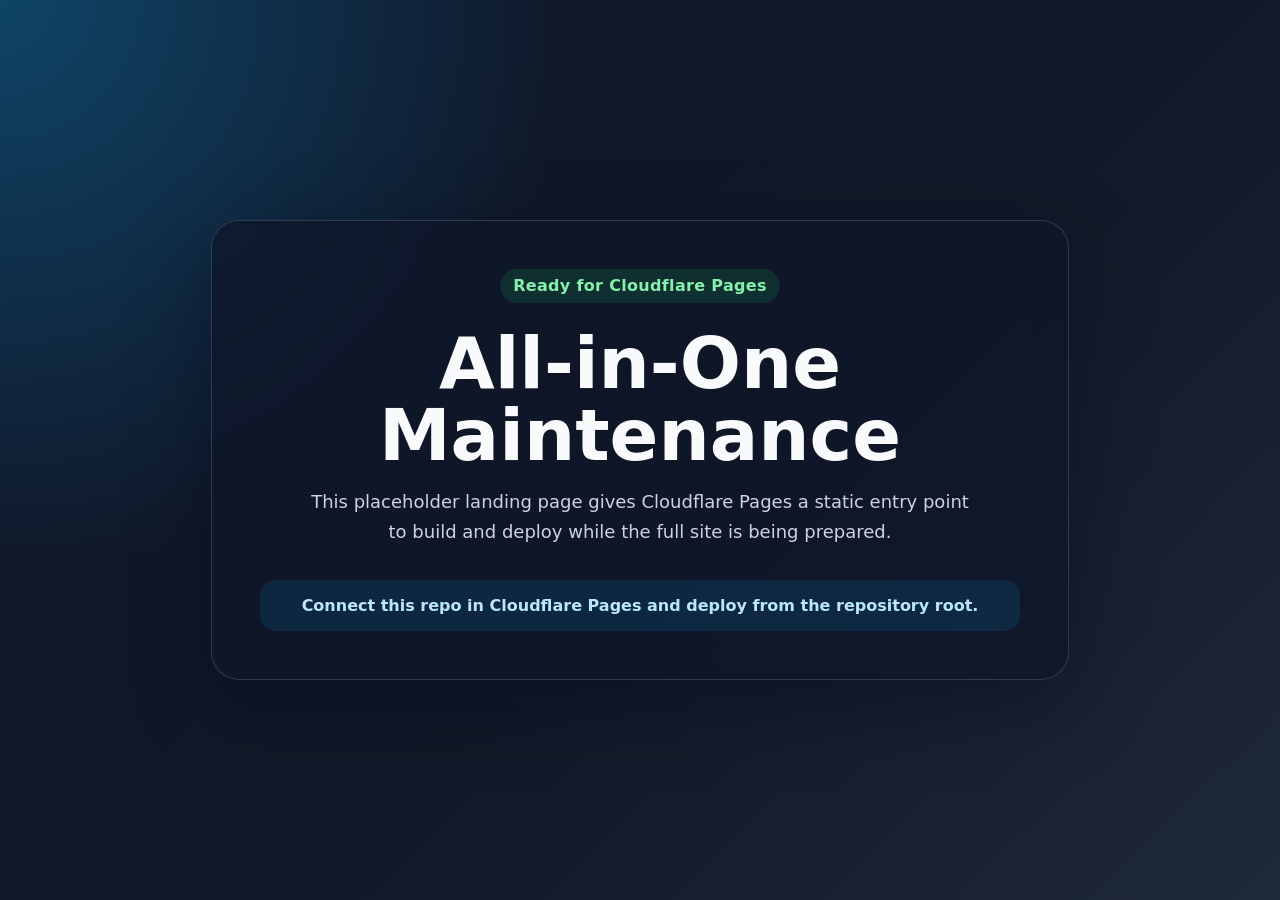
==== index.html @ ed498012 "Add Cloudflare Pages placeholder" ====
<!doctype html>
<html lang="en">
  <head>
    <meta charset="utf-8" />
    <meta name="viewport" content="width=device-width, initial-scale=1" />
    <title>All-in-One Maintenance</title>
    <style>
      :root {
        color-scheme: light dark;
        font-family: Inter, ui-sans-serif, system-ui, -apple-system, BlinkMacSystemFont, "Segoe UI", sans-serif;
        background: #0f172a;
        color: #f8fafc;
      }

      body {
        margin: 0;
        min-height: 100vh;
        display: grid;
        place-items: center;
        background:
          radial-gradient(circle at top left, rgba(14, 165, 233, 0.32), transparent 36rem),
          linear-gradient(135deg, #0f172a 0%, #111827 55%, #1e293b 100%);
      }

      main {
        width: min(92vw, 760px);
        padding: 3rem;
        border: 1px solid rgba(148, 163, 184, 0.25);
        border-radius: 28px;
        background: rgba(15, 23, 42, 0.78);
        box-shadow: 0 24px 80px rgba(2, 6, 23, 0.35);
        backdrop-filter: blur(18px);
        text-align: center;
      }

      .badge {
        display: inline-flex;
        align-items: center;
        gap: 0.5rem;
        margin-bottom: 1.5rem;
        padding: 0.45rem 0.85rem;
        border-radius: 999px;
        background: rgba(34, 197, 94, 0.14);
        color: #86efac;
        font-weight: 700;
        letter-spacing: 0.02em;
      }

      h1 {
        margin: 0 0 1rem;
        font-size: clamp(2.35rem, 6vw, 4.5rem);
        line-height: 1;
      }

      p {
        margin: 0 auto;
        max-width: 42rem;
        color: #cbd5e1;
        font-size: 1.125rem;
        line-height: 1.7;
      }

      .next-step {
        margin-top: 2rem;
        padding: 1rem 1.25rem;
        border-radius: 16px;
        background: rgba(14, 165, 233, 0.12);
        color: #bae6fd;
        font-weight: 600;
      }
    </style>
  </head>
  <body>
    <main>
      <span class="badge">Ready for Cloudflare Pages</span>
      <h1>All-in-One Maintenance</h1>
      <p>
        This placeholder landing page gives Cloudflare Pages a static entry point to build and deploy while the full site is being prepared.
      </p>
      <div class="next-step">Connect this repo in Cloudflare Pages and deploy from the repository root.</div>
    </main>
  </body>
</html>
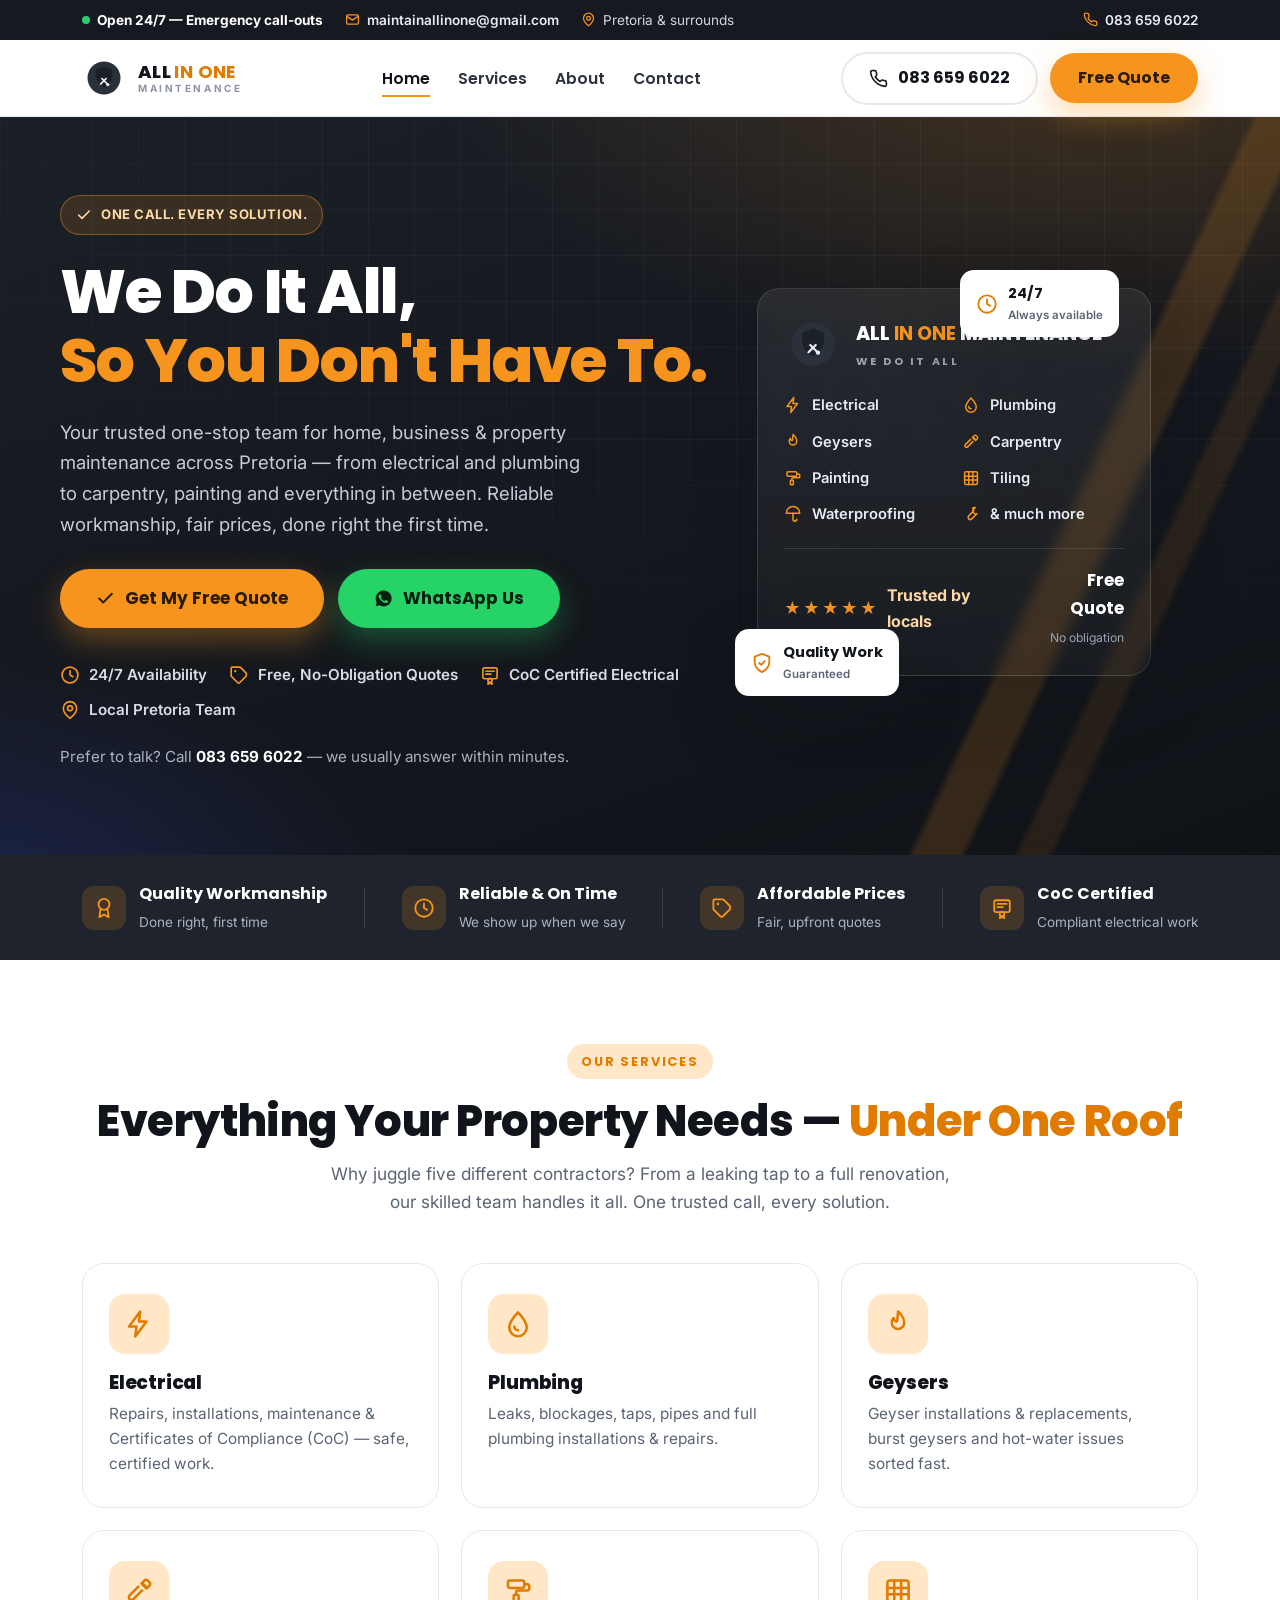
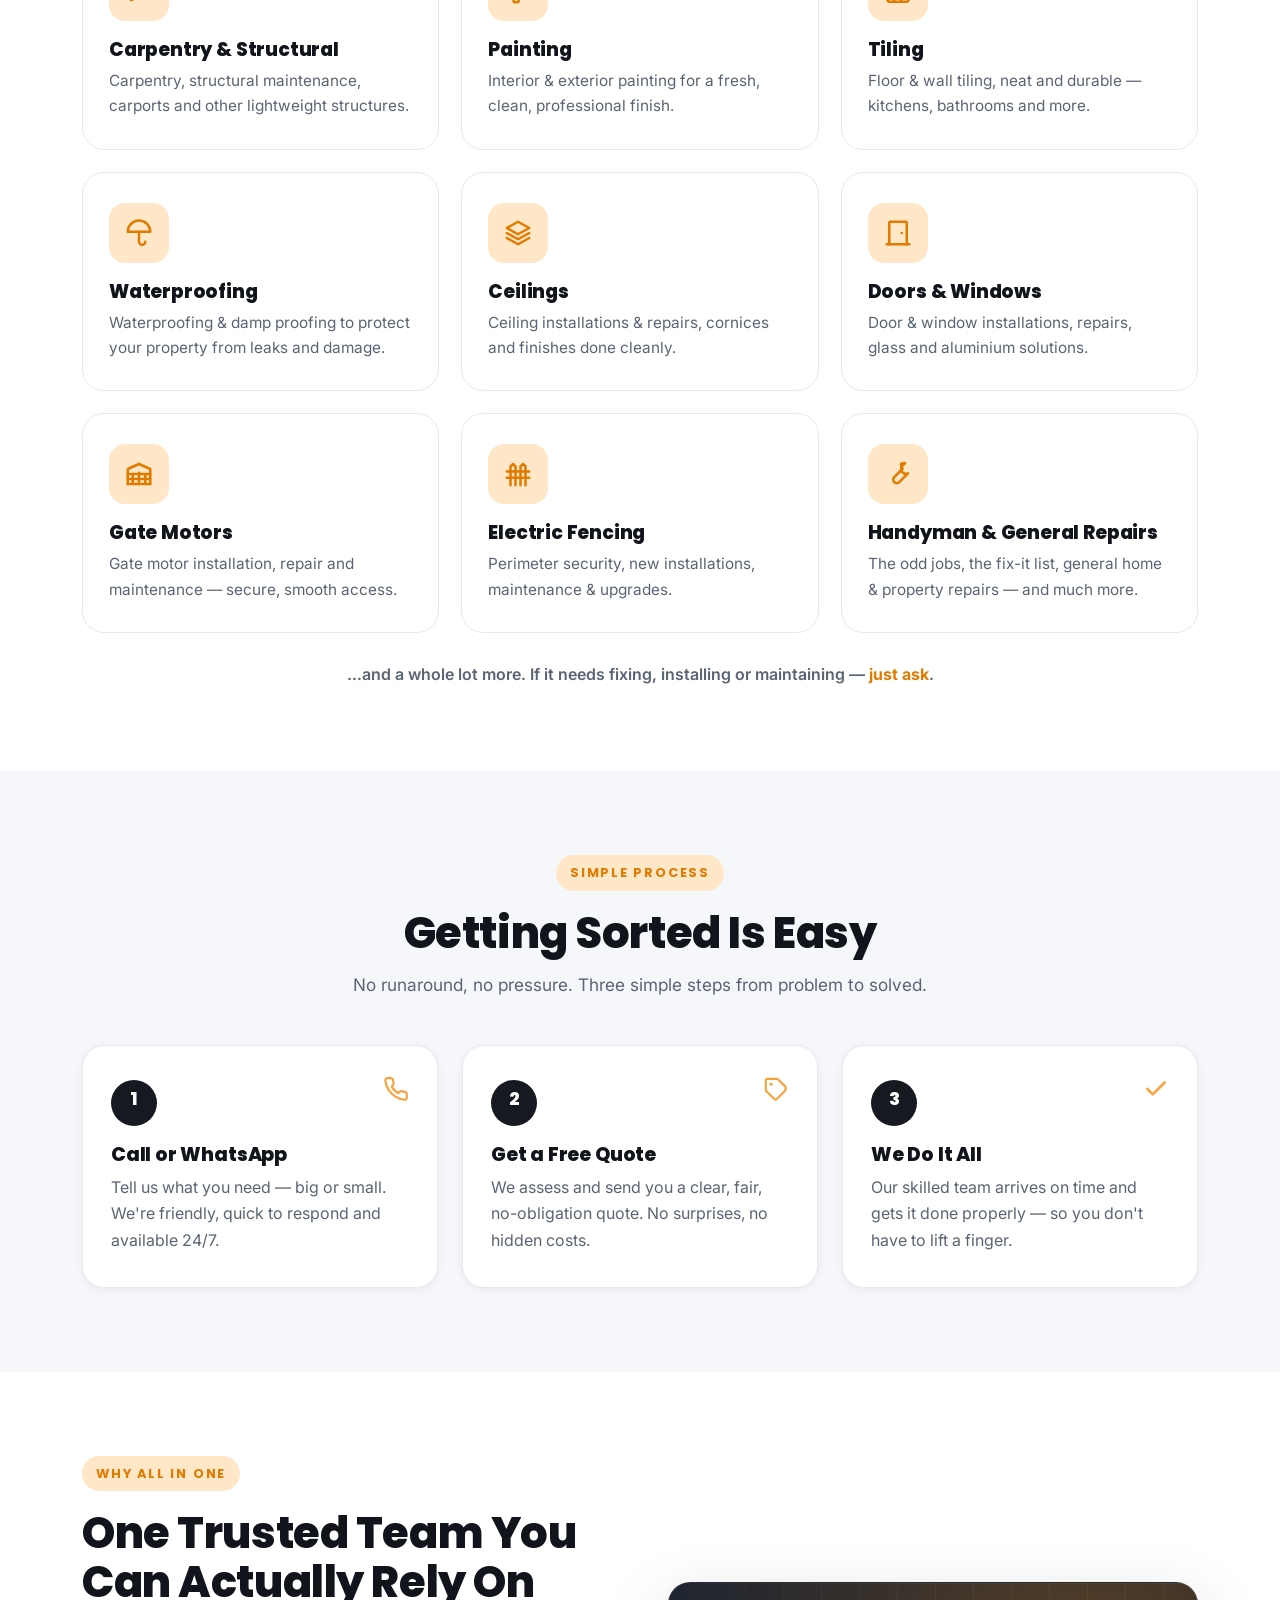
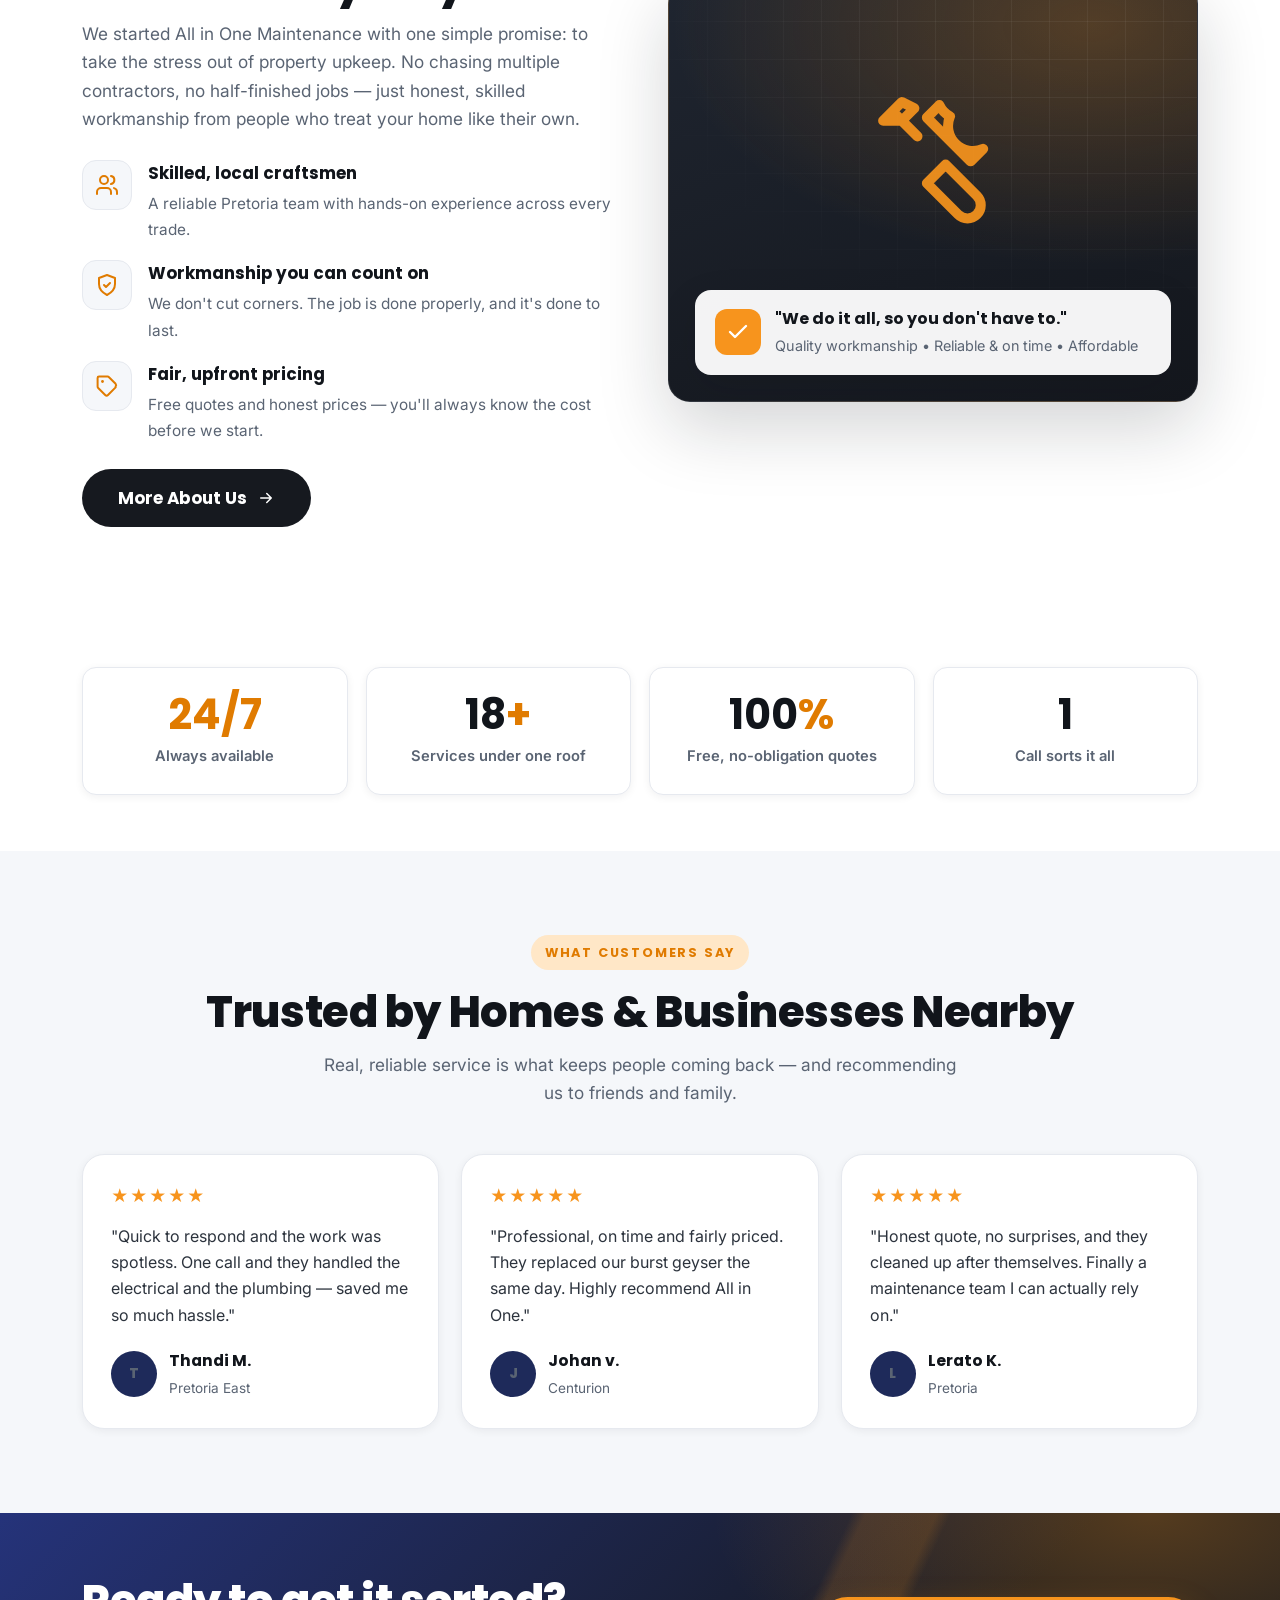
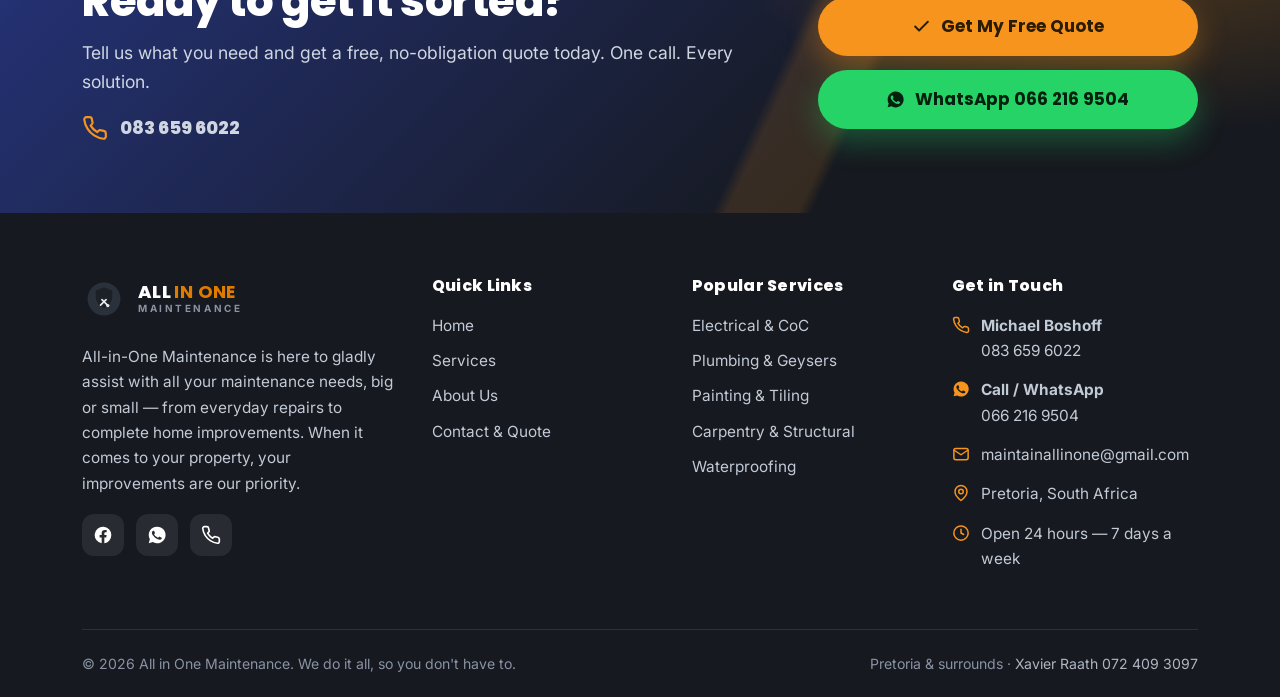
==== commit 9bd5973c: "Build conversion-focused marketing site for All in One Maintenance Add a fast, mobile-first 3-page s" ====
--- a/index.html
+++ b/index.html
@@ -1,83 +1,358 @@
-<!doctype html>
+<!DOCTYPE html>
 <html lang="en">
-  <head>
-    <meta charset="utf-8" />
-    <meta name="viewport" content="width=device-width, initial-scale=1" />
-    <title>All-in-One Maintenance</title>
-    <style>
-      :root {
-        color-scheme: light dark;
-        font-family: Inter, ui-sans-serif, system-ui, -apple-system, BlinkMacSystemFont, "Segoe UI", sans-serif;
-        background: #0f172a;
-        color: #f8fafc;
-      }
-
-      body {
-        margin: 0;
-        min-height: 100vh;
-        display: grid;
-        place-items: center;
-        background:
-          radial-gradient(circle at top left, rgba(14, 165, 233, 0.32), transparent 36rem),
-          linear-gradient(135deg, #0f172a 0%, #111827 55%, #1e293b 100%);
-      }
-
-      main {
-        width: min(92vw, 760px);
-        padding: 3rem;
-        border: 1px solid rgba(148, 163, 184, 0.25);
-        border-radius: 28px;
-        background: rgba(15, 23, 42, 0.78);
-        box-shadow: 0 24px 80px rgba(2, 6, 23, 0.35);
-        backdrop-filter: blur(18px);
-        text-align: center;
-      }
-
-      .badge {
-        display: inline-flex;
-        align-items: center;
-        gap: 0.5rem;
-        margin-bottom: 1.5rem;
-        padding: 0.45rem 0.85rem;
-        border-radius: 999px;
-        background: rgba(34, 197, 94, 0.14);
-        color: #86efac;
-        font-weight: 700;
-        letter-spacing: 0.02em;
-      }
-
-      h1 {
-        margin: 0 0 1rem;
-        font-size: clamp(2.35rem, 6vw, 4.5rem);
-        line-height: 1;
-      }
-
-      p {
-        margin: 0 auto;
-        max-width: 42rem;
-        color: #cbd5e1;
-        font-size: 1.125rem;
-        line-height: 1.7;
-      }
-
-      .next-step {
-        margin-top: 2rem;
-        padding: 1rem 1.25rem;
-        border-radius: 16px;
-        background: rgba(14, 165, 233, 0.12);
-        color: #bae6fd;
-        font-weight: 600;
-      }
-    </style>
-  </head>
-  <body>
-    <main>
-      <span class="badge">Ready for Cloudflare Pages</span>
-      <h1>All-in-One Maintenance</h1>
-      <p>
-        This placeholder landing page gives Cloudflare Pages a static entry point to build and deploy while the full site is being prepared.
-      </p>
-      <div class="next-step">Connect this repo in Cloudflare Pages and deploy from the repository root.</div>
-    </main>
-  </body>
+<head>
+<meta charset="UTF-8">
+<meta name="viewport" content="width=device-width, initial-scale=1">
+<title>All in One Maintenance — Pretoria Handyman, Electrical, Plumbing & Repairs</title>
+<meta name="description" content="All in One Maintenance — your one-call solution for home, business & property maintenance in Pretoria. Electrical, plumbing, geysers, carpentry, painting & more. 24/7 service and free, no-obligation quotes. Call 083 659 6022.">
+<meta name="theme-color" content="#16191F">
+<link rel="icon" href="assets/img/favicon.svg" type="image/svg+xml">
+<meta property="og:type" content="website">
+<meta property="og:title" content="All in One Maintenance — We Do It All, So You Don't Have To">
+<meta property="og:description" content="One call. Every solution. Trusted home, business & property maintenance across Pretoria. Free, no-obligation quotes — 24/7.">
+<meta property="og:locale" content="en_ZA">
+<link rel="preconnect" href="https://fonts.googleapis.com">
+<link rel="preconnect" href="https://fonts.gstatic.com" crossorigin>
+<link href="https://fonts.googleapis.com/css2?family=Poppins:wght@600;700;800&family=Inter:wght@400;500;600;700&display=swap" rel="stylesheet">
+<link rel="stylesheet" href="assets/css/styles.css">
+<script type="application/ld+json">
+{
+  "@context": "https://schema.org",
+  "@type": "HomeAndConstructionBusiness",
+  "name": "All in One Maintenance",
+  "slogan": "We Do It All, So You Don't Have To",
+  "description": "Home, business and property maintenance across Pretoria — electrical, plumbing, geysers, carpentry, painting, tiling, waterproofing and more.",
+  "areaServed": "Pretoria, South Africa",
+  "telephone": "+27836596022",
+  "email": "maintainallinone@gmail.com",
+  "address": { "@type": "PostalAddress", "addressLocality": "Pretoria", "addressCountry": "ZA" },
+  "openingHours": "Mo-Su 00:00-24:00",
+  "priceRange": "Affordable"
+}
+</script>
+</head>
+<body>
+
+<!-- ============ ICON SPRITE ============ -->
+<svg xmlns="http://www.w3.org/2000/svg" style="display:none" aria-hidden="true">
+  <symbol id="i-logo" viewBox="0 0 64 64"><defs><linearGradient id="logoOrange" x1="0" y1="0" x2="0" y2="1"><stop offset="0" stop-color="#FBB03B"/><stop offset="1" stop-color="#E07B00"/></linearGradient><linearGradient id="logoSteel" x1="0" y1="0" x2="0" y2="1"><stop offset="0" stop-color="#3A424E"/><stop offset="1" stop-color="#1C2027"/></linearGradient></defs><circle cx="32" cy="32" r="29" fill="url(#logoSteel)"/><circle cx="32" cy="32" r="24" fill="#2A313B"/><g fill="url(#logoSteel)"><rect x="29.5" y="1" width="5" height="7" rx="1"/><rect x="29.5" y="56" width="5" height="7" rx="1"/><rect x="56" y="29.5" width="7" height="5" rx="1"/><rect x="1" y="29.5" width="7" height="5" rx="1"/><rect x="48" y="9" width="5" height="7" rx="1" transform="rotate(45 50.5 12.5)"/><rect x="11" y="48" width="5" height="7" rx="1" transform="rotate(45 13.5 51.5)"/><rect x="48" y="48" width="5" height="7" rx="1" transform="rotate(-45 50.5 51.5)"/><rect x="11" y="9" width="5" height="7" rx="1" transform="rotate(-45 13.5 12.5)"/></g><path d="M32 11l16 6v11c0 11-7 18-16 22-9-4-16-11-16-22V17z" fill="url(#logoOrange)"/><path d="M32 15l12 4.5V28c0 8.4-5.2 14-12 17.4C25.2 42 20 36.4 20 28v-8.5z" fill="#1C2027"/><path d="M24 27l8-6 8 6v2l-8-5.6L24 29z" fill="url(#logoOrange)"/><g stroke="#E9EDF2" stroke-width="2.4" stroke-linecap="round" fill="none"><path d="M27 41l8-8"/><path d="M37 41l-8-8"/></g><circle cx="26.5" cy="41.5" r="2.4" fill="url(#logoOrange)"/><circle cx="37.5" cy="41.5" r="2.4" fill="#E9EDF2"/></symbol>
+  <symbol id="i-phone" viewBox="0 0 24 24" fill="none" stroke="currentColor" stroke-width="2" stroke-linecap="round" stroke-linejoin="round"><path d="M22 16.9v3a2 2 0 0 1-2.2 2 19.8 19.8 0 0 1-8.6-3.1 19.5 19.5 0 0 1-6-6A19.8 19.8 0 0 1 2.1 4.2 2 2 0 0 1 4.1 2h3a2 2 0 0 1 2 1.7c.1.9.3 1.8.6 2.7a2 2 0 0 1-.5 2.1L8 9.8a16 16 0 0 0 6 6l1.3-1.2a2 2 0 0 1 2.1-.5c.9.3 1.8.5 2.7.6a2 2 0 0 1 1.7 2.1z"/></symbol>
+  <symbol id="i-whatsapp" viewBox="0 0 24 24"><path fill="currentColor" d="M12 2a10 10 0 0 0-8.6 15l-1.3 4.8 4.9-1.3A10 10 0 1 0 12 2zm5.8 14.2c-.2.7-1.4 1.3-2 1.4-.5.1-1.2.1-1.9-.1-.4-.1-1-.3-1.7-.6-3-1.3-4.9-4.3-5.1-4.5-.1-.2-1.2-1.5-1.2-2.9s.7-2 1-2.3c.2-.3.5-.3.7-.3h.5c.2 0 .4 0 .6.5l.8 2c.1.1.1.3 0 .5l-.4.5-.3.3c-.2.2-.3.4-.2.6.2.4.9 1.5 1.9 2.3 1.3 1.1 2.3 1.5 2.6 1.6.2.1.4.1.6-.1l.8-1c.2-.2.3-.2.6-.1l2 .9c.3.1.4.2.5.3.1.2.1.7-.1 1.4z"/></symbol>
+  <symbol id="i-mail" viewBox="0 0 24 24" fill="none" stroke="currentColor" stroke-width="2" stroke-linecap="round" stroke-linejoin="round"><rect x="2.5" y="4.5" width="19" height="15" rx="2.5"/><path d="M3 7l9 6 9-6"/></symbol>
+  <symbol id="i-clock" viewBox="0 0 24 24" fill="none" stroke="currentColor" stroke-width="2" stroke-linecap="round" stroke-linejoin="round"><circle cx="12" cy="12" r="9.5"/><path d="M12 7v5l3.5 2"/></symbol>
+  <symbol id="i-pin" viewBox="0 0 24 24" fill="none" stroke="currentColor" stroke-width="2" stroke-linecap="round" stroke-linejoin="round"><path d="M20 10c0 6-8 12-8 12s-8-6-8-12a8 8 0 0 1 16 0z"/><circle cx="12" cy="10" r="3"/></symbol>
+  <symbol id="i-check" viewBox="0 0 24 24" fill="none" stroke="currentColor" stroke-width="2.4" stroke-linecap="round" stroke-linejoin="round"><path d="M20 6L9 17l-5-5"/></symbol>
+  <symbol id="i-shield" viewBox="0 0 24 24" fill="none" stroke="currentColor" stroke-width="2" stroke-linecap="round" stroke-linejoin="round"><path d="M12 2l8 3v6c0 5-3.4 8.6-8 11-4.6-2.4-8-6-8-11V5z"/><path d="M9 12l2 2 4-4"/></symbol>
+  <symbol id="i-award" viewBox="0 0 24 24" fill="none" stroke="currentColor" stroke-width="2" stroke-linecap="round" stroke-linejoin="round"><circle cx="12" cy="8" r="6"/><path d="M8.2 13.5L7 22l5-3 5 3-1.2-8.5"/></symbol>
+  <symbol id="i-tag" viewBox="0 0 24 24" fill="none" stroke="currentColor" stroke-width="2" stroke-linecap="round" stroke-linejoin="round"><path d="M20.6 13.4L13 21a2 2 0 0 1-2.8 0l-7-7A2 2 0 0 1 2.6 12.6V4a1.4 1.4 0 0 1 1.4-1.4h8.6a2 2 0 0 1 1.4.6l6.6 6.6a2 2 0 0 1 0 2.6z"/><circle cx="7.5" cy="7.5" r="1.4" fill="currentColor" stroke="none"/></symbol>
+  <symbol id="i-users" viewBox="0 0 24 24" fill="none" stroke="currentColor" stroke-width="2" stroke-linecap="round" stroke-linejoin="round"><path d="M16 21v-2a4 4 0 0 0-4-4H6a4 4 0 0 0-4 4v2"/><circle cx="9" cy="7" r="4"/><path d="M22 21v-2a4 4 0 0 0-3-3.9M16 3.1A4 4 0 0 1 16 11"/></symbol>
+  <symbol id="i-arrow-right" viewBox="0 0 24 24" fill="none" stroke="currentColor" stroke-width="2" stroke-linecap="round" stroke-linejoin="round"><path d="M5 12h14M13 6l6 6-6 6"/></symbol>
+  <symbol id="i-arrow-up" viewBox="0 0 24 24" fill="none" stroke="currentColor" stroke-width="2.2" stroke-linecap="round" stroke-linejoin="round"><path d="M12 19V5M6 11l6-6 6 6"/></symbol>
+  <symbol id="i-chevron" viewBox="0 0 24 24" fill="none" stroke="currentColor" stroke-width="2" stroke-linecap="round" stroke-linejoin="round"><path d="M9 6l6 6-6 6"/></symbol>
+  <symbol id="i-star" viewBox="0 0 24 24"><path fill="currentColor" d="M12 2l2.9 6.3 6.9.8-5.1 4.7 1.4 6.8L12 17.8 5.9 20.6l1.4-6.8L2.2 9.1l6.9-.8z"/></symbol>
+  <symbol id="i-facebook" viewBox="0 0 24 24"><path fill="currentColor" d="M22 12a10 10 0 1 0-11.6 9.9v-7H7.9V12h2.5V9.8c0-2.5 1.5-3.9 3.8-3.9 1.1 0 2.2.2 2.2.2v2.5h-1.2c-1.2 0-1.6.8-1.6 1.6V12h2.7l-.4 2.9h-2.3v7A10 10 0 0 0 22 12z"/></symbol>
+  <symbol id="i-bolt" viewBox="0 0 24 24" fill="none" stroke="currentColor" stroke-width="2" stroke-linecap="round" stroke-linejoin="round"><path d="M13 2L4 14h6l-1 8 9-12h-6z"/></symbol>
+  <symbol id="i-droplet" viewBox="0 0 24 24" fill="none" stroke="currentColor" stroke-width="2" stroke-linecap="round" stroke-linejoin="round"><path d="M12 2.7s7 7.3 7 12a7 7 0 0 1-14 0c0-4.7 7-12 7-12z"/><path d="M9 14a3 3 0 0 0 3 3"/></symbol>
+  <symbol id="i-flame" viewBox="0 0 24 24" fill="none" stroke="currentColor" stroke-width="2" stroke-linecap="round" stroke-linejoin="round"><path d="M12 2s5 4 5 9a5 5 0 0 1-10 0c0-1.6.7-2.9 1.4-3.8C9 9 9.5 10 10.5 10c.8 0 1-.7 1-1.5 0-2.5.5-4.5.5-6.5z"/></symbol>
+  <symbol id="i-wrench" viewBox="0 0 24 24" fill="none" stroke="currentColor" stroke-width="2" stroke-linecap="round" stroke-linejoin="round"><path d="M14.7 6.3a4 4 0 0 0 5.3 5.2L13 18.5a2.8 2.8 0 0 1-4-4l6.7-6.7z"/><path d="M14.7 6.3l3-3a4 4 0 0 0-3.6 1"/></symbol>
+  <symbol id="i-hammer" viewBox="0 0 24 24" fill="none" stroke="currentColor" stroke-width="2" stroke-linecap="round" stroke-linejoin="round"><path d="M14 6l4 4M11.5 8.5L4.5 15.5a2.1 2.1 0 0 0 3 3l7-7"/><path d="M14.5 5.5l1.8-1.8a2 2 0 0 1 2.8 0l1.2 1.2a2 2 0 0 1 0 2.8l-1.8 1.8z"/></symbol>
+  <symbol id="i-grid" viewBox="0 0 24 24" fill="none" stroke="currentColor" stroke-width="2" stroke-linecap="round" stroke-linejoin="round"><rect x="3.5" y="3.5" width="17" height="17" rx="2"/><path d="M3.5 9.5h17M3.5 14.5h17M9 3.5v17M14.5 3.5v17"/></symbol>
+  <symbol id="i-roller" viewBox="0 0 24 24" fill="none" stroke="currentColor" stroke-width="2" stroke-linecap="round" stroke-linejoin="round"><rect x="4" y="3.5" width="13" height="6" rx="1.5"/><path d="M17 6.5h2.5a1.5 1.5 0 0 1 1.5 1.5v2a1.5 1.5 0 0 1-1.5 1.5H12a1.5 1.5 0 0 0-1.5 1.5V15"/><rect x="8.5" y="15" width="4" height="6" rx="1"/></symbol>
+  <symbol id="i-waterproof" viewBox="0 0 24 24" fill="none" stroke="currentColor" stroke-width="2" stroke-linecap="round" stroke-linejoin="round"><path d="M3 11a9 9 0 0 1 18 0z"/><path d="M12 11v8a2.5 2.5 0 0 0 5 0"/></symbol>
+  <symbol id="i-door" viewBox="0 0 24 24" fill="none" stroke="currentColor" stroke-width="2" stroke-linecap="round" stroke-linejoin="round"><path d="M5 21V4a1 1 0 0 1 1-1h12a1 1 0 0 1 1 1v17"/><path d="M3 21h18"/><circle cx="15" cy="12" r="1" fill="currentColor" stroke="none"/></symbol>
+  <symbol id="i-gate" viewBox="0 0 24 24" fill="none" stroke="currentColor" stroke-width="2" stroke-linecap="round" stroke-linejoin="round"><path d="M3 20V8l9-4 9 4v12"/><path d="M3 20h18M7 20v-8M12 20v-9M17 20v-8M3 12h18M3 16h18"/></symbol>
+  <symbol id="i-fence" viewBox="0 0 24 24" fill="none" stroke="currentColor" stroke-width="2" stroke-linecap="round" stroke-linejoin="round"><path d="M6 21V6l2-2 2 2v15M14 21V6l2-2 2 2v15"/><path d="M3 10h18M3 15h18"/></symbol>
+  <symbol id="i-window" viewBox="0 0 24 24" fill="none" stroke="currentColor" stroke-width="2" stroke-linecap="round" stroke-linejoin="round"><rect x="4" y="3.5" width="16" height="17" rx="1.5"/><path d="M12 3.5v17M4 12h16"/></symbol>
+  <symbol id="i-washer" viewBox="0 0 24 24" fill="none" stroke="currentColor" stroke-width="2" stroke-linecap="round" stroke-linejoin="round"><rect x="5" y="2.5" width="14" height="19" rx="2"/><circle cx="12" cy="14" r="4.5"/><path d="M9.2 14a2.8 2.8 0 0 1 5.6 0"/><circle cx="8.5" cy="6" r=".6" fill="currentColor" stroke="none"/><circle cx="11" cy="6" r=".6" fill="currentColor" stroke="none"/></symbol>
+  <symbol id="i-certificate" viewBox="0 0 24 24" fill="none" stroke="currentColor" stroke-width="2" stroke-linecap="round" stroke-linejoin="round"><rect x="3.5" y="3.5" width="17" height="13" rx="2"/><path d="M7 7.5h10M7 11h6"/><circle cx="12" cy="18.5" r="2.5"/><path d="M10.5 20.5L9.5 23l2.5-1.3L14.5 23l-1-2.5"/></symbol>
+  <symbol id="i-layers" viewBox="0 0 24 24" fill="none" stroke="currentColor" stroke-width="2" stroke-linecap="round" stroke-linejoin="round"><path d="M12 3l9 5-9 5-9-5z"/><path d="M3 12l9 5 9-5M3 16l9 5 9-5"/></symbol>
+  <symbol id="i-wind" viewBox="0 0 24 24" fill="none" stroke="currentColor" stroke-width="2" stroke-linecap="round" stroke-linejoin="round"><path d="M3 8h11a3 3 0 1 0-3-3"/><path d="M3 12h15a3 3 0 1 1-3 3"/><path d="M3 16h9a2.5 2.5 0 1 1-2.5 2.5"/></symbol>
+  <symbol id="i-tools" viewBox="0 0 24 24" fill="none" stroke="currentColor" stroke-width="1.6" stroke-linecap="round" stroke-linejoin="round"><path d="M14.7 6.3a4 4 0 0 0 5.3 5.2l-2 2-7-7 2-2a4 4 0 0 0 1.7 1.8z"/><path d="M5.5 5.5l4 4M4 7l3-3 2 1-2 2zM14 14l5 5a2 2 0 0 1-3 3l-5-5z"/></symbol>
+</svg>
+
+<!-- ============ TOP BAR ============ -->
+<div class="topbar">
+  <div class="container">
+    <div class="topbar__left">
+      <span class="topbar__badge"><span class="dot"></span> Open 24/7 — Emergency call-outs</span>
+      <a class="topbar__item topbar__item--email" href="mailto:maintainallinone@gmail.com"><svg><use href="#i-mail"></use></svg> maintainallinone@gmail.com</a>
+      <span class="topbar__item"><svg><use href="#i-pin"></use></svg> Pretoria &amp; surrounds</span>
+    </div>
+    <div class="topbar__right">
+      <a class="topbar__item" href="tel:+27836596022"><svg><use href="#i-phone"></use></svg> 083 659 6022</a>
+    </div>
+  </div>
+</div>
+
+<!-- ============ HEADER ============ -->
+<header class="header">
+  <div class="container">
+    <a class="brand" href="index.html" aria-label="All in One Maintenance — home">
+      <svg class="brand__mark"><use href="#i-logo"></use></svg>
+      <span class="brand__text">
+        <span class="brand__name">ALL <b>IN ONE</b></span>
+        <span class="brand__tag">Maintenance</span>
+      </span>
+    </a>
+    <nav class="nav" aria-label="Primary">
+      <ul class="nav__links">
+        <li><a href="index.html" class="active">Home</a></li>
+        <li><a href="index.html#services">Services</a></li>
+        <li><a href="about.html">About</a></li>
+        <li><a href="contact.html">Contact</a></li>
+      </ul>
+      <a class="btn btn--primary" href="contact.html">Get a Free Quote</a>
+    </nav>
+    <div class="header__cta">
+      <a class="btn btn--outline-dark" href="tel:+27836596022"><svg><use href="#i-phone"></use></svg> <span class="hide-sm">083 659 6022</span></a>
+      <a class="btn btn--primary" href="contact.html">Free Quote</a>
+    </div>
+    <button class="burger" aria-label="Open menu" aria-expanded="false"><span></span></button>
+  </div>
+</header>
+
+<main>
+
+<!-- ============ HERO ============ -->
+<section class="hero">
+  <div class="container hero__inner">
+    <div class="hero__content reveal">
+      <span class="hero__badge"><svg><use href="#i-check"></use></svg> One Call. Every Solution.</span>
+      <h1>We Do It All, <span class="hl">So You Don't Have To.</span></h1>
+      <p class="hero__sub">Your trusted one-stop team for home, business &amp; property maintenance across Pretoria — from electrical and plumbing to carpentry, painting and everything in between. Reliable workmanship, fair prices, done right the first time.</p>
+      <div class="hero__actions">
+        <a class="btn btn--primary btn--lg" href="contact.html"><svg><use href="#i-check"></use></svg> Get My Free Quote</a>
+        <a class="btn btn--whats btn--lg" href="https://wa.me/27662169504?text=Hi%20All%20in%20One%20Maintenance%2C%20I%27d%20like%20a%20free%20quote." target="_blank" rel="noopener"><svg><use href="#i-whatsapp"></use></svg> WhatsApp Us</a>
+      </div>
+      <ul class="hero__trust">
+        <li><svg><use href="#i-clock"></use></svg> 24/7 Availability</li>
+        <li><svg><use href="#i-tag"></use></svg> Free, No-Obligation Quotes</li>
+        <li><svg><use href="#i-certificate"></use></svg> CoC Certified Electrical</li>
+        <li><svg><use href="#i-pin"></use></svg> Local Pretoria Team</li>
+      </ul>
+      <p class="hero__sidecall">Prefer to talk? Call <a href="tel:+27836596022">083 659 6022</a> — we usually answer within minutes.</p>
+    </div>
+
+    <div class="hero__visual reveal">
+      <div class="hero-card">
+        <div class="hero-card__head">
+          <svg class="hero-card__logo"><use href="#i-logo"></use></svg>
+          <div class="hero-card__title">ALL <b>IN ONE</b> MAINTENANCE <span>WE DO IT ALL</span></div>
+        </div>
+        <ul class="hero-card__list">
+          <li><svg><use href="#i-bolt"></use></svg> Electrical</li>
+          <li><svg><use href="#i-droplet"></use></svg> Plumbing</li>
+          <li><svg><use href="#i-flame"></use></svg> Geysers</li>
+          <li><svg><use href="#i-hammer"></use></svg> Carpentry</li>
+          <li><svg><use href="#i-roller"></use></svg> Painting</li>
+          <li><svg><use href="#i-grid"></use></svg> Tiling</li>
+          <li><svg><use href="#i-waterproof"></use></svg> Waterproofing</li>
+          <li><svg><use href="#i-wrench"></use></svg> &amp; much more</li>
+        </ul>
+        <div class="hero-card__foot">
+          <div class="hero-card__rating"><span class="stars">★★★★★</span> Trusted by locals</div>
+          <div class="hero-card__price"><b>Free Quote</b><span>No obligation</span></div>
+        </div>
+      </div>
+      <div class="hero-chip hero-chip--1"><svg><use href="#i-clock"></use></svg> <div>24/7<small>Always available</small></div></div>
+      <div class="hero-chip hero-chip--2"><svg><use href="#i-shield"></use></svg> <div>Quality Work<small>Guaranteed</small></div></div>
+    </div>
+  </div>
+</section>
+
+<!-- ============ PROOF STRIP ============ -->
+<section class="proof">
+  <div class="container">
+    <div class="proof__item"><span class="ic"><svg><use href="#i-award"></use></svg></span><div><b>Quality Workmanship</b><span>Done right, first time</span></div></div>
+    <span class="proof__divider"></span>
+    <div class="proof__item"><span class="ic"><svg><use href="#i-clock"></use></svg></span><div><b>Reliable &amp; On Time</b><span>We show up when we say</span></div></div>
+    <span class="proof__divider"></span>
+    <div class="proof__item"><span class="ic"><svg><use href="#i-tag"></use></svg></span><div><b>Affordable Prices</b><span>Fair, upfront quotes</span></div></div>
+    <span class="proof__divider"></span>
+    <div class="proof__item"><span class="ic"><svg><use href="#i-certificate"></use></svg></span><div><b>CoC Certified</b><span>Compliant electrical work</span></div></div>
+  </div>
+</section>
+
+<!-- ============ SERVICES ============ -->
+<section class="section" id="services">
+  <div class="container">
+    <div class="center eyebrow-wrap reveal">
+      <span class="kicker">Our Services</span>
+      <h2 class="section-title">Everything Your Property Needs — <span class="text-orange">Under One Roof</span></h2>
+      <p class="section-lead">Why juggle five different contractors? From a leaking tap to a full renovation, our skilled team handles it all. One trusted call, every solution.</p>
+    </div>
+
+    <div class="services-grid">
+      <article class="svc-card reveal"><div class="svc-card__ic"><svg><use href="#i-bolt"></use></svg></div><h3>Electrical</h3><p>Repairs, installations, maintenance &amp; Certificates of Compliance (CoC) — safe, certified work.</p></article>
+      <article class="svc-card reveal"><div class="svc-card__ic"><svg><use href="#i-droplet"></use></svg></div><h3>Plumbing</h3><p>Leaks, blockages, taps, pipes and full plumbing installations &amp; repairs.</p></article>
+      <article class="svc-card reveal"><div class="svc-card__ic"><svg><use href="#i-flame"></use></svg></div><h3>Geysers</h3><p>Geyser installations &amp; replacements, burst geysers and hot-water issues sorted fast.</p></article>
+      <article class="svc-card reveal"><div class="svc-card__ic"><svg><use href="#i-hammer"></use></svg></div><h3>Carpentry &amp; Structural</h3><p>Carpentry, structural maintenance, carports and other lightweight structures.</p></article>
+      <article class="svc-card reveal"><div class="svc-card__ic"><svg><use href="#i-roller"></use></svg></div><h3>Painting</h3><p>Interior &amp; exterior painting for a fresh, clean, professional finish.</p></article>
+      <article class="svc-card reveal"><div class="svc-card__ic"><svg><use href="#i-grid"></use></svg></div><h3>Tiling</h3><p>Floor &amp; wall tiling, neat and durable — kitchens, bathrooms and more.</p></article>
+      <article class="svc-card reveal"><div class="svc-card__ic"><svg><use href="#i-waterproof"></use></svg></div><h3>Waterproofing</h3><p>Waterproofing &amp; damp proofing to protect your property from leaks and damage.</p></article>
+      <article class="svc-card reveal"><div class="svc-card__ic"><svg><use href="#i-layers"></use></svg></div><h3>Ceilings</h3><p>Ceiling installations &amp; repairs, cornices and finishes done cleanly.</p></article>
+      <article class="svc-card reveal"><div class="svc-card__ic"><svg><use href="#i-door"></use></svg></div><h3>Doors &amp; Windows</h3><p>Door &amp; window installations, repairs, glass and aluminium solutions.</p></article>
+      <article class="svc-card reveal"><div class="svc-card__ic"><svg><use href="#i-gate"></use></svg></div><h3>Gate Motors</h3><p>Gate motor installation, repair and maintenance — secure, smooth access.</p></article>
+      <article class="svc-card reveal"><div class="svc-card__ic"><svg><use href="#i-fence"></use></svg></div><h3>Electric Fencing</h3><p>Perimeter security, new installations, maintenance &amp; upgrades.</p></article>
+      <article class="svc-card reveal"><div class="svc-card__ic"><svg><use href="#i-wrench"></use></svg></div><h3>Handyman &amp; General Repairs</h3><p>The odd jobs, the fix-it list, general home &amp; property repairs — and much more.</p></article>
+      <p class="svc-more reveal">…and a whole lot more. If it needs fixing, installing or maintaining — <a href="contact.html" class="text-orange"><strong>just ask</strong></a>.</p>
+    </div>
+  </div>
+</section>
+
+<!-- ============ HOW IT WORKS ============ -->
+<section class="section section--soft">
+  <div class="container">
+    <div class="center eyebrow-wrap reveal">
+      <span class="kicker">Simple Process</span>
+      <h2 class="section-title">Getting Sorted Is Easy</h2>
+      <p class="section-lead">No runaround, no pressure. Three simple steps from problem to solved.</p>
+    </div>
+    <div class="steps">
+      <div class="step reveal"><div class="step__n">1</div><svg class="step__ic"><use href="#i-phone"></use></svg><h3>Call or WhatsApp</h3><p>Tell us what you need — big or small. We're friendly, quick to respond and available 24/7.</p></div>
+      <div class="step reveal"><div class="step__n">2</div><svg class="step__ic"><use href="#i-tag"></use></svg><h3>Get a Free Quote</h3><p>We assess and send you a clear, fair, no-obligation quote. No surprises, no hidden costs.</p></div>
+      <div class="step reveal"><div class="step__n">3</div><svg class="step__ic"><use href="#i-check"></use></svg><h3>We Do It All</h3><p>Our skilled team arrives on time and gets it done properly — so you don't have to lift a finger.</p></div>
+    </div>
+  </div>
+</section>
+
+<!-- ============ WHY US ============ -->
+<section class="section">
+  <div class="container split">
+    <div class="reveal">
+      <span class="kicker">Why All in One</span>
+      <h2 class="section-title">One Trusted Team You Can Actually Rely On</h2>
+      <p class="section-lead">We started All in One Maintenance with one simple promise: to take the stress out of property upkeep. No chasing multiple contractors, no half-finished jobs — just honest, skilled workmanship from people who treat your home like their own.</p>
+      <ul class="feature-list">
+        <li><span class="fi"><svg><use href="#i-users"></use></svg></span><div><b>Skilled, local craftsmen</b><span>A reliable Pretoria team with hands-on experience across every trade.</span></div></li>
+        <li><span class="fi"><svg><use href="#i-shield"></use></svg></span><div><b>Workmanship you can count on</b><span>We don't cut corners. The job is done properly, and it's done to last.</span></div></li>
+        <li><span class="fi"><svg><use href="#i-tag"></use></svg></span><div><b>Fair, upfront pricing</b><span>Free quotes and honest prices — you'll always know the cost before we start.</span></div></li>
+      </ul>
+      <p style="margin-top:26px"><a class="btn btn--dark btn--lg" href="about.html">More About Us <svg style="width:18px;height:18px"><use href="#i-arrow-right"></use></svg></a></p>
+    </div>
+    <div class="reveal">
+      <div class="visual-panel">
+        <div class="visual-panel__tools"><svg style="color:#F7941D"><use href="#i-tools"></use></svg></div>
+        <div class="visual-badge">
+          <span class="ic"><svg><use href="#i-check"></use></svg></span>
+          <div><b>"We do it all, so you don't have to."</b><span>Quality workmanship • Reliable &amp; on time • Affordable</span></div>
+        </div>
+      </div>
+    </div>
+  </div>
+</section>
+
+<!-- ============ STATS ============ -->
+<section class="section--tight">
+  <div class="container">
+    <div class="stats">
+      <div class="stat reveal"><b><i>24/7</i></b><span>Always available</span></div>
+      <div class="stat reveal"><b>18<i>+</i></b><span>Services under one roof</span></div>
+      <div class="stat reveal"><b>100<i>%</i></b><span>Free, no-obligation quotes</span></div>
+      <div class="stat reveal"><b>1</b><span>Call sorts it all</span></div>
+    </div>
+  </div>
+</section>
+
+<!-- ============ TESTIMONIALS ============ -->
+<!--
+  NOTE FOR THE OWNER: Replace the quotes & names below with REAL customer
+  reviews (e.g. from your Facebook page or Google) when you have them.
+  Genuine reviews convert far better — and keep things honest.
+-->
+<section class="section section--soft">
+  <div class="container">
+    <div class="center eyebrow-wrap reveal">
+      <span class="kicker">What Customers Say</span>
+      <h2 class="section-title">Trusted by Homes &amp; Businesses Nearby</h2>
+      <p class="section-lead">Real, reliable service is what keeps people coming back — and recommending us to friends and family.</p>
+    </div>
+    <div class="tcards">
+      <article class="tcard reveal"><div class="stars">★★★★★</div><p>"Quick to respond and the work was spotless. One call and they handled the electrical and the plumbing — saved me so much hassle."</p><div class="tcard__by"><span class="tcard__av">T</span><div><b>Thandi M.</b><span>Pretoria East</span></div></div></article>
+      <article class="tcard reveal"><div class="stars">★★★★★</div><p>"Professional, on time and fairly priced. They replaced our burst geyser the same day. Highly recommend All in One."</p><div class="tcard__by"><span class="tcard__av">J</span><div><b>Johan v.</b><span>Centurion</span></div></div></article>
+      <article class="tcard reveal"><div class="stars">★★★★★</div><p>"Honest quote, no surprises, and they cleaned up after themselves. Finally a maintenance team I can actually rely on."</p><div class="tcard__by"><span class="tcard__av">L</span><div><b>Lerato K.</b><span>Pretoria</span></div></div></article>
+    </div>
+  </div>
+</section>
+
+<!-- ============ CTA BAND ============ -->
+<section class="cta-band">
+  <div class="container">
+    <div class="reveal">
+      <h2>Ready to get it sorted?</h2>
+      <p>Tell us what you need and get a free, no-obligation quote today. One call. Every solution.</p>
+      <p class="cta-band__phone" style="margin-top:18px"><svg><use href="#i-phone"></use></svg> <a href="tel:+27836596022">083 659 6022</a></p>
+    </div>
+    <div class="cta-band__actions reveal">
+      <a class="btn btn--primary btn--lg btn--block" href="contact.html"><svg><use href="#i-check"></use></svg> Get My Free Quote</a>
+      <a class="btn btn--whats btn--lg btn--block" href="https://wa.me/27662169504?text=Hi%20All%20in%20One%20Maintenance%2C%20I%27d%20like%20a%20free%20quote." target="_blank" rel="noopener"><svg><use href="#i-whatsapp"></use></svg> WhatsApp 066 216 9504</a>
+    </div>
+  </div>
+</section>
+
+</main>
+
+<!-- ============ FOOTER ============ -->
+<footer class="footer">
+  <div class="container">
+    <div class="footer__grid">
+      <div class="footer__brand">
+        <a class="brand" href="index.html">
+          <svg class="brand__mark"><use href="#i-logo"></use></svg>
+          <span class="brand__text"><span class="brand__name">ALL <b>IN ONE</b></span><span class="brand__tag">Maintenance</span></span>
+        </a>
+        <p>All-in-One Maintenance is here to gladly assist with all your maintenance needs, big or small — from everyday repairs to complete home improvements. When it comes to your property, your improvements are our priority.</p>
+        <div class="footer__socials">
+          <a href="https://www.facebook.com/share/1Bbfotfu9D/" target="_blank" rel="noopener" aria-label="Facebook"><svg><use href="#i-facebook"></use></svg></a>
+          <a href="https://wa.me/27662169504" target="_blank" rel="noopener" aria-label="WhatsApp"><svg><use href="#i-whatsapp"></use></svg></a>
+          <a href="tel:+27836596022" aria-label="Call us"><svg><use href="#i-phone"></use></svg></a>
+        </div>
+      </div>
+      <div>
+        <h4>Quick Links</h4>
+        <ul class="footer__list">
+          <li><a href="index.html">Home</a></li>
+          <li><a href="index.html#services">Services</a></li>
+          <li><a href="about.html">About Us</a></li>
+          <li><a href="contact.html">Contact &amp; Quote</a></li>
+        </ul>
+      </div>
+      <div>
+        <h4>Popular Services</h4>
+        <ul class="footer__list">
+          <li><a href="contact.html">Electrical &amp; CoC</a></li>
+          <li><a href="contact.html">Plumbing &amp; Geysers</a></li>
+          <li><a href="contact.html">Painting &amp; Tiling</a></li>
+          <li><a href="contact.html">Carpentry &amp; Structural</a></li>
+          <li><a href="contact.html">Waterproofing</a></li>
+        </ul>
+      </div>
+      <div>
+        <h4>Get in Touch</h4>
+        <ul class="footer__contact">
+          <li><svg><use href="#i-phone"></use></svg><span><b>Michael Boshoff</b><br><a href="tel:+27836596022">083 659 6022</a></span></li>
+          <li><svg><use href="#i-whatsapp"></use></svg><span><b>Call / WhatsApp</b><br><a href="https://wa.me/27662169504" target="_blank" rel="noopener">066 216 9504</a></span></li>
+          <li><svg><use href="#i-mail"></use></svg><span><a href="mailto:maintainallinone@gmail.com">maintainallinone@gmail.com</a></span></li>
+          <li><svg><use href="#i-pin"></use></svg><span>Pretoria, South Africa</span></li>
+          <li><svg><use href="#i-clock"></use></svg><span>Open 24 hours — 7 days a week</span></li>
+        </ul>
+      </div>
+    </div>
+    <div class="footer__bottom">
+      <span>© <span data-year>2026</span> All in One Maintenance. We do it all, so you don't have to.</span>
+      <span>Pretoria &amp; surrounds · <a href="tel:+27724093097">Xavier Raath 072 409 3097</a></span>
+    </div>
+  </div>
+</footer>
+
+<!-- ============ MOBILE STICKY ACTION BAR ============ -->
+<nav class="mobile-bar" aria-label="Quick contact">
+  <a class="mb-call" href="tel:+27836596022"><svg><use href="#i-phone"></use></svg> Call Now</a>
+  <a class="mb-whats" href="https://wa.me/27662169504?text=Hi%20All%20in%20One%20Maintenance%2C%20I%27d%20like%20a%20free%20quote." target="_blank" rel="noopener"><svg><use href="#i-whatsapp"></use></svg> WhatsApp</a>
+</nav>
+
+<button class="to-top" aria-label="Back to top"><svg><use href="#i-arrow-up"></use></svg></button>
+
+<script src="assets/js/main.js"></script>
+</body>
 </html>
--- a/assets/css/styles.css
+++ b/assets/css/styles.css
@@ -0,0 +1,543 @@
+/* ==========================================================================
+   All in One Maintenance — Design System
+   Brand: Industrial charcoal + orange/amber accent + supporting navy
+   ========================================================================== */
+
+:root {
+  /* Brand palette */
+  --charcoal:      #16191F;
+  --charcoal-2:    #1F242C;
+  --charcoal-3:    #2A313B;
+  --navy:          #1E2A5A;
+  --navy-2:        #25337A;
+  --orange:        #F7941D;
+  --orange-dark:   #E07B00;
+  --orange-soft:   #FFE7C7;
+  --steel:         #5A6473;
+  --steel-light:   #8A93A3;
+  --ink:           #11151B;
+  --line:          #E6E9EF;
+  --bg:            #FFFFFF;
+  --bg-soft:       #F5F7FA;
+  --bg-softer:     #EEF1F6;
+  --white:         #FFFFFF;
+  --green:         #25D366; /* whatsapp */
+  --green-dark:    #1FAE53;
+
+  /* Type */
+  --font-head: "Poppins", "Segoe UI", system-ui, -apple-system, Roboto, Arial, sans-serif;
+  --font-body: "Inter", "Segoe UI", system-ui, -apple-system, Roboto, Arial, sans-serif;
+
+  /* Radius & shadow */
+  --r-sm: 8px;
+  --r:    14px;
+  --r-lg: 22px;
+  --r-pill: 999px;
+  --shadow-sm: 0 2px 8px rgba(16,21,27,.06);
+  --shadow:    0 14px 40px rgba(16,21,27,.10);
+  --shadow-lg: 0 26px 70px rgba(16,21,27,.18);
+  --shadow-orange: 0 12px 30px rgba(247,148,29,.35);
+
+  /* Layout */
+  --container: 1160px;
+  --header-h: 76px;
+}
+
+/* ---------- Reset ---------- */
+*, *::before, *::after { box-sizing: border-box; }
+* { margin: 0; }
+html { scroll-behavior: smooth; -webkit-text-size-adjust: 100%; }
+body {
+  font-family: var(--font-body);
+  color: var(--ink);
+  background: var(--bg);
+  line-height: 1.65;
+  font-size: 16px;
+  -webkit-font-smoothing: antialiased;
+  text-rendering: optimizeLegibility;
+  overflow-x: hidden;
+}
+img, svg { display: block; max-width: 100%; }
+/* Defensive default so any inline icon never renders at the 300×150 SVG default;
+   specific component rules (.btn svg, .brand__mark, etc.) override this. */
+svg { width: 1.15em; height: 1.15em; flex: none; }
+a { color: inherit; text-decoration: none; }
+button { font-family: inherit; cursor: pointer; }
+ul { list-style: none; padding: 0; }
+h1,h2,h3,h4 { font-family: var(--font-head); line-height: 1.12; font-weight: 800; letter-spacing: -.01em; color: var(--ink); }
+:focus-visible { outline: 3px solid var(--orange); outline-offset: 3px; border-radius: 4px; }
+
+/* ---------- Layout helpers ---------- */
+.container { width: 100%; max-width: var(--container); margin: 0 auto; padding: 0 22px; }
+.section { padding: 84px 0; }
+.section--tight { padding: 56px 0; }
+.section--soft { background: var(--bg-soft); }
+.center { text-align: center; }
+.kicker {
+  display: inline-flex; align-items: center; gap: 8px;
+  font-family: var(--font-head); font-weight: 700; font-size: .8rem;
+  letter-spacing: .14em; text-transform: uppercase; color: var(--orange-dark);
+  background: var(--orange-soft); padding: 7px 14px; border-radius: var(--r-pill);
+}
+.section-title { font-size: clamp(1.7rem, 4.4vw, 2.7rem); margin: 18px 0 14px; }
+.section-lead { color: var(--steel); font-size: 1.08rem; max-width: 640px; }
+.center .section-lead { margin-left: auto; margin-right: auto; }
+.text-orange { color: var(--orange-dark); }
+.eyebrow-wrap { margin-bottom: 46px; }
+
+/* ---------- Buttons ---------- */
+.btn {
+  --b: var(--orange);
+  display: inline-flex; align-items: center; justify-content: center; gap: 10px;
+  font-family: var(--font-head); font-weight: 700; font-size: 1rem;
+  padding: 15px 26px; border-radius: var(--r-pill); border: 2px solid transparent;
+  transition: transform .15s ease, box-shadow .2s ease, background .2s ease, color .2s ease;
+  white-space: nowrap; line-height: 1;
+}
+.btn svg { width: 19px; height: 19px; }
+.btn:active { transform: translateY(1px) scale(.99); }
+.btn--primary { background: var(--orange); color: #2a1c00; box-shadow: var(--shadow-orange); }
+.btn--primary:hover { background: var(--orange-dark); transform: translateY(-2px); box-shadow: 0 16px 38px rgba(247,148,29,.45); }
+.btn--ghost { background: transparent; color: var(--white); border-color: rgba(255,255,255,.45); }
+.btn--ghost:hover { border-color: var(--white); background: rgba(255,255,255,.1); transform: translateY(-2px); }
+.btn--dark { background: var(--charcoal); color: var(--white); }
+.btn--dark:hover { background: var(--charcoal-3); transform: translateY(-2px); }
+.btn--whats { background: var(--green); color: #04210f; box-shadow: 0 12px 30px rgba(37,211,102,.32); }
+.btn--whats:hover { background: var(--green-dark); transform: translateY(-2px); }
+.btn--outline-dark { background: #fff; color: var(--ink); border-color: var(--line); }
+.btn--outline-dark:hover { border-color: var(--orange); color: var(--orange-dark); transform: translateY(-2px); }
+.btn--lg { padding: 18px 34px; font-size: 1.06rem; }
+.btn--block { width: 100%; }
+
+/* ==========================================================================
+   Top utility bar
+   ========================================================================== */
+.topbar {
+  background: var(--charcoal);
+  color: #cfd6e2;
+  font-size: .85rem;
+}
+.topbar .container { display: flex; align-items: center; justify-content: space-between; gap: 16px; min-height: 40px; }
+.topbar a { color: #e7ebf2; font-weight: 600; }
+.topbar a:hover { color: var(--orange); }
+.topbar__left { display: flex; align-items: center; gap: 22px; flex-wrap: wrap; }
+.topbar__item { display: inline-flex; align-items: center; gap: 7px; }
+.topbar__item svg { width: 15px; height: 15px; color: var(--orange); }
+.topbar__badge {
+  display: inline-flex; align-items: center; gap: 7px;
+  color: #fff; font-weight: 700;
+}
+.topbar__badge .dot { width: 8px; height: 8px; border-radius: 50%; background: #2ecc71; box-shadow: 0 0 0 0 rgba(46,204,113,.6); animation: pulse 2s infinite; }
+.topbar__right { display: flex; align-items: center; gap: 18px; }
+@keyframes pulse { 0%{box-shadow:0 0 0 0 rgba(46,204,113,.6);} 70%{box-shadow:0 0 0 7px rgba(46,204,113,0);} 100%{box-shadow:0 0 0 0 rgba(46,204,113,0);} }
+
+/* ==========================================================================
+   Header / Nav
+   ========================================================================== */
+.header {
+  position: sticky; top: 0; z-index: 60;
+  background: rgba(255,255,255,.92);
+  backdrop-filter: saturate(160%) blur(12px);
+  border-bottom: 1px solid var(--line);
+  transition: box-shadow .2s ease;
+}
+.header.is-stuck { box-shadow: var(--shadow-sm); }
+.header .container { display: flex; align-items: center; justify-content: space-between; min-height: var(--header-h); gap: 18px; }
+.nav { display: flex; align-items: center; gap: 30px; }
+.nav__links { display: flex; align-items: center; gap: 28px; }
+.nav__links a { font-family: var(--font-head); font-weight: 600; font-size: .98rem; color: #2c333d; position: relative; padding: 6px 0; }
+.nav__links a::after { content:""; position: absolute; left: 0; bottom: -2px; height: 2px; width: 0; background: var(--orange); transition: width .2s ease; }
+.nav__links a:hover, .nav__links a.active { color: var(--ink); }
+.nav__links a.active::after, .nav__links a:hover::after { width: 100%; }
+.header__cta { display: flex; align-items: center; gap: 12px; }
+/* The in-nav quote button is for the mobile dropdown only; hidden on desktop. */
+.nav > .btn { display: none; }
+
+/* Logo */
+.brand { display: inline-flex; align-items: center; gap: 12px; }
+.brand__mark { width: 44px; height: 44px; flex: none; }
+.brand__text { display: flex; flex-direction: column; line-height: 1; }
+.brand__name { font-family: var(--font-head); font-weight: 800; font-size: 1.12rem; letter-spacing: .02em; color: var(--ink); }
+.brand__name b { color: var(--orange-dark); }
+.brand__tag { font-size: .62rem; letter-spacing: .26em; text-transform: uppercase; color: var(--steel-light); font-weight: 700; margin-top: 3px; }
+.header .brand__name { color: var(--ink); }
+
+/* Burger */
+.burger { display: none; width: 46px; height: 46px; border: 1px solid var(--line); border-radius: 12px; background: #fff; padding: 0; align-items: center; justify-content: center; }
+.burger span, .burger span::before, .burger span::after { content:""; display: block; width: 22px; height: 2.4px; background: var(--ink); border-radius: 2px; position: relative; transition: .25s; }
+.burger span::before { position: absolute; top: -7px; }
+.burger span::after { position: absolute; top: 7px; }
+.burger.is-open span { background: transparent; }
+.burger.is-open span::before { transform: rotate(45deg); top: 0; }
+.burger.is-open span::after { transform: rotate(-45deg); top: 0; }
+
+/* ==========================================================================
+   Hero
+   ========================================================================== */
+.hero {
+  position: relative; color: #fff; overflow: hidden;
+  background:
+    radial-gradient(1100px 540px at 85% -10%, rgba(247,148,29,.20), transparent 60%),
+    radial-gradient(900px 500px at -5% 110%, rgba(37,51,122,.55), transparent 55%),
+    linear-gradient(160deg, #1b2027 0%, #14171d 55%, #0f1217 100%);
+}
+.hero::before { /* blueprint grid */
+  content:""; position: absolute; inset: 0;
+  background-image: linear-gradient(rgba(255,255,255,.04) 1px, transparent 1px),
+                    linear-gradient(90deg, rgba(255,255,255,.04) 1px, transparent 1px);
+  background-size: 46px 46px; mask-image: radial-gradient(120% 100% at 70% 0%, #000 35%, transparent 80%);
+  pointer-events: none;
+}
+.hero::after { /* diagonal orange stripe motif */
+  content:""; position: absolute; right: -8%; top: 0; bottom: 0; width: 42%;
+  background: linear-gradient(115deg, transparent 46%, rgba(247,148,29,.16) 47%, rgba(247,148,29,.16) 52%, transparent 53%, transparent 58%, rgba(247,148,29,.10) 59%, rgba(247,148,29,.10) 62%, transparent 63%);
+  pointer-events: none;
+}
+.hero__inner { position: relative; z-index: 2; display: grid; grid-template-columns: 1.15fr .85fr; gap: 50px; align-items: center; padding: 78px 0 86px; }
+.hero__badge {
+  display: inline-flex; align-items: center; gap: 9px; font-weight: 700; font-size: .82rem;
+  letter-spacing: .04em; text-transform: uppercase; color: #ffd9a6;
+  background: rgba(247,148,29,.14); border: 1px solid rgba(247,148,29,.4);
+  padding: 8px 15px; border-radius: var(--r-pill); margin-bottom: 22px;
+}
+.hero__badge svg { width: 16px; height: 16px; }
+.hero h1 { font-size: clamp(2.3rem, 6vw, 3.85rem); color: #fff; letter-spacing: -.02em; }
+.hero h1 .hl { color: var(--orange); position: relative; white-space: nowrap; }
+.hero__sub { font-size: 1.16rem; color: #c5ccd9; margin: 22px 0 30px; max-width: 540px; }
+.hero__actions { display: flex; flex-wrap: wrap; gap: 14px; }
+.hero__trust { display: flex; flex-wrap: wrap; gap: 10px 22px; margin-top: 34px; }
+.hero__trust li { display: inline-flex; align-items: center; gap: 9px; color: #d7dde7; font-weight: 600; font-size: .95rem; }
+.hero__trust svg { width: 20px; height: 20px; color: var(--orange); flex: none; }
+.hero__sidecall { margin-top: 22px; color: #aab2c0; font-size: .95rem; }
+.hero__sidecall a { color: #fff; font-weight: 700; }
+
+/* Hero visual card */
+.hero__visual { position: relative; }
+.hero-card {
+  background: linear-gradient(180deg, rgba(255,255,255,.07), rgba(255,255,255,.03));
+  border: 1px solid rgba(255,255,255,.12); border-radius: var(--r-lg);
+  padding: 26px; backdrop-filter: blur(6px); box-shadow: var(--shadow-lg);
+}
+.hero-card__head { display: flex; align-items: center; gap: 14px; margin-bottom: 20px; }
+.hero-card__logo { width: 58px; height: 58px; flex: none; }
+.hero-card__title { font-family: var(--font-head); font-weight: 800; color: #fff; font-size: 1.18rem; }
+.hero-card__title b { color: var(--orange); }
+.hero-card__title span { display: block; font-size: .68rem; letter-spacing: .24em; color: #9aa3b2; font-weight: 700; margin-top: 4px; }
+.hero-card__list { display: grid; grid-template-columns: 1fr 1fr; gap: 12px 16px; }
+.hero-card__list li { display: flex; align-items: center; gap: 10px; color: #e7ebf2; font-weight: 600; font-size: .92rem; }
+.hero-card__list svg { width: 18px; height: 18px; color: var(--orange); flex: none; }
+.hero-card__foot { margin-top: 22px; padding-top: 18px; border-top: 1px solid rgba(255,255,255,.12); display: flex; align-items: center; justify-content: space-between; gap: 12px; }
+.hero-card__rating { display: flex; align-items: center; gap: 8px; color: #ffd9a6; font-weight: 700; }
+.hero-card__rating .stars { color: var(--orange); letter-spacing: 2px; }
+.hero-card__price { text-align: right; color: #fff; }
+.hero-card__price b { display: block; font-family: var(--font-head); font-size: 1.05rem; }
+.hero-card__price span { font-size: .76rem; color: #9aa3b2; }
+
+/* floating chips on hero card */
+.hero-chip {
+  position: absolute; background: #fff; color: var(--ink); border-radius: 14px;
+  box-shadow: var(--shadow-lg); padding: 12px 16px; font-weight: 700; font-size: .9rem;
+  display: flex; align-items: center; gap: 10px; font-family: var(--font-head);
+}
+.hero-chip svg { width: 22px; height: 22px; color: var(--orange-dark); }
+.hero-chip--1 { top: -18px; right: 8%; animation: float 5s ease-in-out infinite; }
+.hero-chip--2 { bottom: -20px; left: -22px; animation: float 6s ease-in-out infinite .5s; }
+.hero-chip small { display: block; font-weight: 600; color: var(--steel); font-size: .72rem; font-family: var(--font-body); }
+@keyframes float { 0%,100%{transform:translateY(0);} 50%{transform:translateY(-9px);} }
+
+/* ==========================================================================
+   Trust strip / stats
+   ========================================================================== */
+.proof {
+  background: var(--charcoal-2); color: #fff;
+}
+.proof .container { display: flex; flex-wrap: wrap; align-items: center; justify-content: space-between; gap: 18px 26px; padding: 26px 22px; }
+.proof__item { display: flex; align-items: center; gap: 13px; }
+.proof__item .ic { width: 44px; height: 44px; border-radius: 12px; background: rgba(247,148,29,.16); display: grid; place-items: center; flex: none; }
+.proof__item .ic svg { width: 22px; height: 22px; color: var(--orange); }
+.proof__item b { font-family: var(--font-head); display: block; font-size: 1rem; }
+.proof__item span { color: #aab2c0; font-size: .85rem; }
+.proof__divider { width: 1px; height: 40px; background: rgba(255,255,255,.12); }
+
+.stats { display: grid; grid-template-columns: repeat(4,1fr); gap: 18px; }
+.stat { background: #fff; border: 1px solid var(--line); border-radius: var(--r); padding: 26px 20px; text-align: center; box-shadow: var(--shadow-sm); }
+.stat b { font-family: var(--font-head); font-size: clamp(1.9rem,4vw,2.6rem); color: var(--ink); display: block; line-height: 1; }
+.stat b i { color: var(--orange-dark); font-style: normal; }
+.stat span { color: var(--steel); font-weight: 600; font-size: .92rem; margin-top: 8px; display: block; }
+
+/* ==========================================================================
+   Services grid
+   ========================================================================== */
+.services-grid { display: grid; grid-template-columns: repeat(3, 1fr); gap: 22px; }
+.svc-card {
+  background: #fff; border: 1px solid var(--line); border-radius: var(--r-lg);
+  padding: 30px 26px; transition: transform .2s ease, box-shadow .2s ease, border-color .2s ease;
+  position: relative; overflow: hidden;
+}
+.svc-card::before { content:""; position: absolute; left: 0; top: 0; height: 4px; width: 100%; background: linear-gradient(90deg, var(--orange), var(--orange-dark)); transform: scaleX(0); transform-origin: left; transition: transform .25s ease; }
+.svc-card:hover { transform: translateY(-6px); box-shadow: var(--shadow); border-color: transparent; }
+.svc-card:hover::before { transform: scaleX(1); }
+.svc-card__ic { width: 60px; height: 60px; border-radius: 16px; background: var(--orange-soft); display: grid; place-items: center; margin-bottom: 18px; transition: background .25s ease; }
+.svc-card__ic svg { width: 30px; height: 30px; color: var(--orange-dark); }
+.svc-card:hover .svc-card__ic { background: var(--orange); }
+.svc-card:hover .svc-card__ic svg { color: #fff; }
+.svc-card h3 { font-size: 1.18rem; margin-bottom: 8px; }
+.svc-card p { color: var(--steel); font-size: .96rem; }
+.svc-more {
+  grid-column: 1 / -1; text-align: center; margin-top: 6px; color: var(--steel); font-weight: 600;
+}
+
+/* ==========================================================================
+   Steps / how it works
+   ========================================================================== */
+.steps { display: grid; grid-template-columns: repeat(3,1fr); gap: 24px; }
+.step { position: relative; background: #fff; border: 1px solid var(--line); border-radius: var(--r-lg); padding: 34px 28px; box-shadow: var(--shadow-sm); }
+.step__n { font-family: var(--font-head); font-weight: 800; font-size: 1.1rem; width: 46px; height: 46px; border-radius: 50%; background: var(--charcoal); color: #fff; display: grid; place-items: center; margin-bottom: 18px; }
+.step__n::after { content:""; }
+.step h3 { font-size: 1.2rem; margin-bottom: 8px; }
+.step p { color: var(--steel); }
+.step .step__ic { position: absolute; top: 30px; right: 28px; width: 26px; height: 26px; color: var(--orange); opacity: .85; }
+
+/* ==========================================================================
+   Why us / split feature
+   ========================================================================== */
+.split { display: grid; grid-template-columns: 1fr 1fr; gap: 56px; align-items: center; }
+.feature-list { display: grid; gap: 18px; margin-top: 26px; }
+.feature-list li { display: flex; gap: 16px; }
+.feature-list .fi { width: 50px; height: 50px; border-radius: 14px; background: var(--bg-soft); border: 1px solid var(--line); display: grid; place-items: center; flex: none; }
+.feature-list .fi svg { width: 24px; height: 24px; color: var(--orange-dark); }
+.feature-list b { font-family: var(--font-head); display: block; font-size: 1.05rem; margin-bottom: 2px; }
+.feature-list span { color: var(--steel); font-size: .96rem; }
+
+/* Image-substitute "visual" panel built from CSS (no external photos) */
+.visual-panel {
+  position: relative; border-radius: var(--r-lg); overflow: hidden; min-height: 420px;
+  background:
+    radial-gradient(700px 400px at 80% 10%, rgba(247,148,29,.25), transparent 60%),
+    linear-gradient(160deg, #1f2530, #14171d);
+  border: 1px solid rgba(255,255,255,.08); box-shadow: var(--shadow-lg);
+  display: flex; align-items: flex-end; padding: 26px;
+}
+.visual-panel::before {
+  content:""; position: absolute; inset: 0;
+  background-image: linear-gradient(rgba(255,255,255,.05) 1px, transparent 1px), linear-gradient(90deg, rgba(255,255,255,.05) 1px, transparent 1px);
+  background-size: 38px 38px; mask-image: radial-gradient(120% 100% at 80% 10%, #000 30%, transparent 75%);
+}
+.visual-panel__tools { position: absolute; top: 0; left: 0; right: 0; bottom: 80px; display: grid; place-items: center; }
+.visual-panel__tools svg { width: 58%; height: auto; max-width: 320px; opacity: .92; }
+.visual-badge {
+  position: relative; z-index: 2; background: rgba(255,255,255,.95); border-radius: 16px;
+  padding: 16px 20px; display: flex; align-items: center; gap: 14px; box-shadow: var(--shadow); width: 100%;
+}
+.visual-badge .ic { width: 46px; height: 46px; border-radius: 12px; background: var(--orange); display: grid; place-items: center; flex: none; }
+.visual-badge .ic svg { width: 24px; height: 24px; color: #fff; }
+.visual-badge b { font-family: var(--font-head); display: block; }
+.visual-badge span { color: var(--steel); font-size: .9rem; }
+
+/* ==========================================================================
+   Testimonials
+   ========================================================================== */
+.tcards { display: grid; grid-template-columns: repeat(3,1fr); gap: 22px; }
+.tcard { background: #fff; border: 1px solid var(--line); border-radius: var(--r-lg); padding: 28px; box-shadow: var(--shadow-sm); display: flex; flex-direction: column; }
+.tcard .stars { color: var(--orange); letter-spacing: 2px; font-size: 1.05rem; margin-bottom: 12px; }
+.tcard p { color: #2c333d; font-size: 1rem; flex: 1; }
+.tcard__by { display: flex; align-items: center; gap: 12px; margin-top: 20px; }
+.tcard__av { width: 46px; height: 46px; border-radius: 50%; background: var(--navy); color: #fff; display: grid; place-items: center; font-family: var(--font-head); font-weight: 800; flex: none; }
+.tcard__by b { font-family: var(--font-head); display: block; font-size: .98rem; }
+.tcard__by span { color: var(--steel); font-size: .85rem; }
+
+/* ==========================================================================
+   CTA band
+   ========================================================================== */
+.cta-band { position: relative; overflow: hidden; color: #fff;
+  background: radial-gradient(800px 400px at 90% 0%, rgba(247,148,29,.28), transparent 55%), linear-gradient(135deg, #25337A, #16191F 70%);
+}
+.cta-band::after { content:""; position: absolute; inset: 0; background: linear-gradient(115deg, transparent 60%, rgba(247,148,29,.14) 61%, rgba(247,148,29,.14) 66%, transparent 67%); pointer-events: none; }
+.cta-band .container { position: relative; z-index: 2; display: grid; grid-template-columns: 1.3fr .7fr; gap: 30px; align-items: center; padding: 64px 22px; }
+.cta-band h2 { font-size: clamp(1.8rem, 4.4vw, 2.7rem); color: #fff; }
+.cta-band p { color: #cfd6e2; margin-top: 12px; font-size: 1.1rem; }
+.cta-band__actions { display: flex; flex-direction: column; gap: 14px; }
+.cta-band__phone { display: inline-flex; align-items: center; gap: 12px; color: #fff; font-family: var(--font-head); font-weight: 800; font-size: 1.5rem; }
+.cta-band__phone svg { width: 26px; height: 26px; color: var(--orange); }
+
+/* ==========================================================================
+   Page hero (about / contact)
+   ========================================================================== */
+.page-hero { position: relative; color: #fff; overflow: hidden; padding: 64px 0 70px;
+  background: radial-gradient(900px 460px at 88% -20%, rgba(247,148,29,.18), transparent 60%), linear-gradient(160deg, #1b2027, #0f1217);
+}
+.page-hero::before { content:""; position: absolute; inset: 0; background-image: linear-gradient(rgba(255,255,255,.04) 1px, transparent 1px), linear-gradient(90deg, rgba(255,255,255,.04) 1px, transparent 1px); background-size: 46px 46px; mask-image: radial-gradient(120% 100% at 75% 0%, #000 35%, transparent 80%); }
+.page-hero .container { position: relative; z-index: 2; }
+.page-hero h1 { font-size: clamp(2.1rem, 5.4vw, 3.3rem); color: #fff; }
+.page-hero p { color: #c5ccd9; font-size: 1.14rem; max-width: 620px; margin-top: 16px; }
+.crumbs { display: flex; gap: 8px; align-items: center; color: #97a0af; font-size: .9rem; font-weight: 600; margin-bottom: 18px; }
+.crumbs a:hover { color: var(--orange); }
+.crumbs svg { width: 14px; height: 14px; }
+
+/* ==========================================================================
+   About specifics
+   ========================================================================== */
+.story { max-width: 760px; }
+.story p { color: #313842; font-size: 1.1rem; margin-bottom: 18px; }
+.story p .lead-in { font-family: var(--font-head); font-weight: 800; color: var(--ink); }
+.values { display: grid; grid-template-columns: repeat(4,1fr); gap: 20px; }
+.value { background: #fff; border: 1px solid var(--line); border-radius: var(--r-lg); padding: 28px 24px; box-shadow: var(--shadow-sm); }
+.value .ic { width: 56px; height: 56px; border-radius: 14px; background: var(--orange-soft); display: grid; place-items: center; margin-bottom: 16px; }
+.value .ic svg { width: 28px; height: 28px; color: var(--orange-dark); }
+.value h3 { font-size: 1.12rem; margin-bottom: 6px; }
+.value p { color: var(--steel); font-size: .95rem; }
+
+.team { display: grid; grid-template-columns: repeat(2,1fr); gap: 22px; }
+.member { display: flex; gap: 20px; align-items: center; background: #fff; border: 1px solid var(--line); border-radius: var(--r-lg); padding: 26px; box-shadow: var(--shadow-sm); }
+.member__av { width: 84px; height: 84px; border-radius: 18px; background: linear-gradient(160deg, var(--navy), var(--charcoal)); color: #fff; display: grid; place-items: center; font-family: var(--font-head); font-weight: 800; font-size: 1.7rem; flex: none; box-shadow: var(--shadow-sm); }
+.member__info h3 { font-size: 1.2rem; }
+.member__role { color: var(--orange-dark); font-weight: 700; font-size: .9rem; margin-bottom: 10px; }
+.member__contacts { display: flex; flex-wrap: wrap; gap: 8px 18px; }
+.member__contacts a { display: inline-flex; align-items: center; gap: 7px; font-weight: 700; color: var(--ink); }
+.member__contacts svg { width: 16px; height: 16px; color: var(--orange-dark); }
+
+/* ==========================================================================
+   Contact specifics
+   ========================================================================== */
+.contact-grid { display: grid; grid-template-columns: 1fr 1.05fr; gap: 40px; align-items: start; }
+.contact-methods { display: grid; gap: 16px; }
+.cmethod {
+  display: flex; align-items: center; gap: 18px; background: #fff; border: 1px solid var(--line);
+  border-radius: var(--r-lg); padding: 20px 22px; box-shadow: var(--shadow-sm);
+  transition: transform .18s ease, box-shadow .18s ease, border-color .18s ease;
+}
+.cmethod:hover { transform: translateY(-3px); box-shadow: var(--shadow); border-color: var(--orange); }
+.cmethod__ic { width: 56px; height: 56px; border-radius: 16px; display: grid; place-items: center; flex: none; }
+.cmethod__ic svg { width: 27px; height: 27px; }
+.cmethod--call .cmethod__ic { background: var(--orange-soft); } .cmethod--call .cmethod__ic svg { color: var(--orange-dark); }
+.cmethod--whats .cmethod__ic { background: rgba(37,211,102,.16); } .cmethod--whats .cmethod__ic svg { color: var(--green-dark); }
+.cmethod--mail .cmethod__ic { background: rgba(30,42,90,.1); } .cmethod--mail .cmethod__ic svg { color: var(--navy); }
+.cmethod__body span { color: var(--steel); font-size: .85rem; font-weight: 600; text-transform: uppercase; letter-spacing: .05em; }
+.cmethod__body b { font-family: var(--font-head); font-size: 1.2rem; display: block; color: var(--ink); }
+.cmethod__body small { color: var(--steel); }
+.cmethod__go { margin-left: auto; color: var(--steel-light); }
+.cmethod__go svg { width: 22px; height: 22px; }
+
+.info-card { background: var(--charcoal-2); color: #fff; border-radius: var(--r-lg); padding: 26px; margin-top: 16px; }
+.info-card h3 { color: #fff; font-size: 1.1rem; margin-bottom: 14px; }
+.info-row { display: flex; gap: 12px; align-items: flex-start; padding: 10px 0; border-bottom: 1px solid rgba(255,255,255,.08); }
+.info-row:last-child { border-bottom: 0; }
+.info-row svg { width: 19px; height: 19px; color: var(--orange); flex: none; margin-top: 3px; }
+.info-row b { font-family: var(--font-head); display: block; font-size: .95rem; }
+.info-row span { color: #aab2c0; font-size: .9rem; }
+
+/* Form */
+.form-card { background: #fff; border: 1px solid var(--line); border-radius: var(--r-lg); padding: 32px; box-shadow: var(--shadow); }
+.form-card h2 { font-size: 1.5rem; margin-bottom: 6px; }
+.form-card .muted { color: var(--steel); margin-bottom: 22px; }
+.field { margin-bottom: 16px; }
+.field label { display: block; font-family: var(--font-head); font-weight: 600; font-size: .9rem; margin-bottom: 7px; color: #2c333d; }
+.field label .req { color: var(--orange-dark); }
+.field input, .field select, .field textarea {
+  width: 100%; padding: 13px 15px; border: 1.6px solid var(--line); border-radius: 12px;
+  font-family: inherit; font-size: 1rem; background: var(--bg-soft); color: var(--ink); transition: border-color .15s ease, background .15s ease, box-shadow .15s ease;
+}
+.field input:focus, .field select:focus, .field textarea:focus { outline: none; border-color: var(--orange); background: #fff; box-shadow: 0 0 0 4px rgba(247,148,29,.14); }
+.field textarea { resize: vertical; min-height: 120px; }
+.form-row { display: grid; grid-template-columns: 1fr 1fr; gap: 16px; }
+.form-note { color: var(--steel); font-size: .85rem; margin-top: 12px; text-align: center; }
+.form-success { display: none; background: rgba(37,211,102,.1); border: 1.6px solid rgba(37,211,102,.5); color: #0f7a3a; border-radius: 12px; padding: 14px 16px; font-weight: 600; margin-bottom: 18px; }
+.form-success.show { display: block; }
+
+/* Map card */
+.map-card { border-radius: var(--r-lg); overflow: hidden; border: 1px solid var(--line); box-shadow: var(--shadow-sm); margin-top: 16px; }
+.map-card__top { position: relative; height: 190px; background: radial-gradient(500px 240px at 30% 30%, rgba(247,148,29,.22), transparent), linear-gradient(160deg, #20262E, #14171d); display: grid; place-items: center; }
+.map-card__top::before { content:""; position: absolute; inset: 0; background-image: linear-gradient(rgba(255,255,255,.06) 1px, transparent 1px), linear-gradient(90deg, rgba(255,255,255,.06) 1px, transparent 1px); background-size: 30px 30px; }
+.map-card__pin { position: relative; z-index: 2; color: var(--orange); width: 52px; height: 52px; animation: float 4s ease-in-out infinite; }
+.map-card__bottom { background: #fff; padding: 18px 20px; display: flex; align-items: center; justify-content: space-between; gap: 12px; }
+.map-card__bottom b { font-family: var(--font-head); }
+.map-card__bottom span { color: var(--steel); font-size: .9rem; }
+
+/* ==========================================================================
+   Footer
+   ========================================================================== */
+.footer { background: var(--charcoal); color: #c2cad6; padding: 64px 0 0; }
+.footer__grid { display: grid; grid-template-columns: 1.4fr 1fr 1fr 1.1fr; gap: 36px; padding-bottom: 44px; }
+.footer h4 { color: #fff; font-size: 1rem; margin-bottom: 18px; letter-spacing: .02em; }
+.footer a { color: #c2cad6; }
+.footer a:hover { color: var(--orange); }
+.footer__brand .brand__name { color: #fff; }
+.footer__brand p { margin: 16px 0; font-size: .96rem; max-width: 320px; }
+.footer__list li { margin-bottom: 10px; font-size: .96rem; }
+.footer__contact li { display: flex; gap: 11px; align-items: flex-start; margin-bottom: 14px; font-size: .96rem; }
+.footer__contact svg { width: 18px; height: 18px; color: var(--orange); flex: none; margin-top: 3px; }
+.footer__socials { display: flex; gap: 12px; margin-top: 18px; }
+.footer__socials a { width: 42px; height: 42px; border-radius: 12px; background: rgba(255,255,255,.08); display: grid; place-items: center; transition: background .2s ease, transform .2s ease; }
+.footer__socials a:hover { background: var(--orange); transform: translateY(-2px); }
+.footer__socials svg { width: 20px; height: 20px; color: #fff; }
+.footer__bottom { border-top: 1px solid rgba(255,255,255,.1); padding: 22px 0; display: flex; flex-wrap: wrap; align-items: center; justify-content: space-between; gap: 12px; font-size: .88rem; color: #8a93a3; }
+.footer__bottom a { color: #aeb6c2; }
+
+/* ==========================================================================
+   Mobile sticky action bar + back to top
+   ========================================================================== */
+.mobile-bar { display: none; }
+.mobile-bar {
+  position: fixed; left: 0; right: 0; bottom: 0; z-index: 70;
+  background: rgba(22,25,31,.97); backdrop-filter: blur(8px); border-top: 1px solid rgba(255,255,255,.1);
+  padding: 9px 12px calc(9px + env(safe-area-inset-bottom)); gap: 9px;
+  box-shadow: 0 -8px 30px rgba(0,0,0,.25);
+}
+.mobile-bar a { flex: 1; display: flex; align-items: center; justify-content: center; gap: 8px; padding: 13px 8px; border-radius: 12px; font-family: var(--font-head); font-weight: 700; font-size: .95rem; }
+.mobile-bar a svg { width: 18px; height: 18px; }
+.mobile-bar .mb-call { background: var(--orange); color: #2a1c00; }
+.mobile-bar .mb-whats { background: var(--green); color: #04210f; }
+
+.to-top { position: fixed; right: 18px; bottom: 22px; z-index: 65; width: 48px; height: 48px; border-radius: 50%; background: var(--charcoal); color: #fff; border: 0; display: grid; place-items: center; box-shadow: var(--shadow); opacity: 0; visibility: hidden; transform: translateY(10px); transition: .25s; }
+.to-top.show { opacity: 1; visibility: visible; transform: translateY(0); }
+.to-top svg { width: 22px; height: 22px; }
+
+/* ==========================================================================
+   Reveal on scroll
+   ========================================================================== */
+.reveal { opacity: 0; transform: translateY(22px); transition: opacity .6s ease, transform .6s ease; }
+.reveal.in { opacity: 1; transform: none; }
+@media (prefers-reduced-motion: reduce) {
+  * { animation: none !important; transition: none !important; scroll-behavior: auto !important; }
+  .reveal { opacity: 1; transform: none; }
+}
+
+/* ==========================================================================
+   Responsive
+   ========================================================================== */
+@media (max-width: 1024px) {
+  .hero__inner { grid-template-columns: 1fr; gap: 40px; }
+  .hero__visual { max-width: 460px; }
+  .split { grid-template-columns: 1fr; gap: 36px; }
+  .services-grid, .tcards, .steps { grid-template-columns: repeat(2,1fr); }
+  .values { grid-template-columns: repeat(2,1fr); }
+  .footer__grid { grid-template-columns: 1fr 1fr; gap: 30px; }
+  .cta-band .container { grid-template-columns: 1fr; }
+}
+@media (max-width: 820px) {
+  .burger { display: inline-flex; }
+  .header__cta { display: none; }
+  .nav { position: fixed; inset: var(--header-h) 0 auto 0; background: #fff; flex-direction: column; align-items: stretch; gap: 0; padding: 10px 18px 22px; border-bottom: 1px solid var(--line); box-shadow: var(--shadow); transform: translateY(-130%); transition: transform .28s ease; max-height: calc(100vh - var(--header-h)); overflow:auto; }
+  .nav.is-open { transform: translateY(0); }
+  .nav__links { flex-direction: column; align-items: stretch; gap: 0; width: 100%; }
+  .nav__links a { padding: 14px 4px; border-bottom: 1px solid var(--line); }
+  .nav__links a::after { display: none; }
+  .nav > .btn { display: inline-flex; margin-top: 14px; }
+  .contact-grid { grid-template-columns: 1fr; }
+  .team { grid-template-columns: 1fr; }
+  .stats { grid-template-columns: repeat(2,1fr); }
+  .proof__divider { display: none; }
+  .mobile-bar { display: flex; }
+  body { padding-bottom: 74px; }
+  .to-top { bottom: 86px; }
+}
+@media (max-width: 560px) {
+  .section { padding: 60px 0; }
+  .services-grid, .tcards, .steps, .values { grid-template-columns: 1fr; }
+  .topbar__left .topbar__item--email { display: none; }
+  .form-row { grid-template-columns: 1fr; }
+  .hero__actions .btn { flex: 1; }
+  .hero-chip--2 { left: 0; }
+  .stats { grid-template-columns: repeat(2,1fr); }
+  .cta-band__phone { font-size: 1.25rem; }
+}
